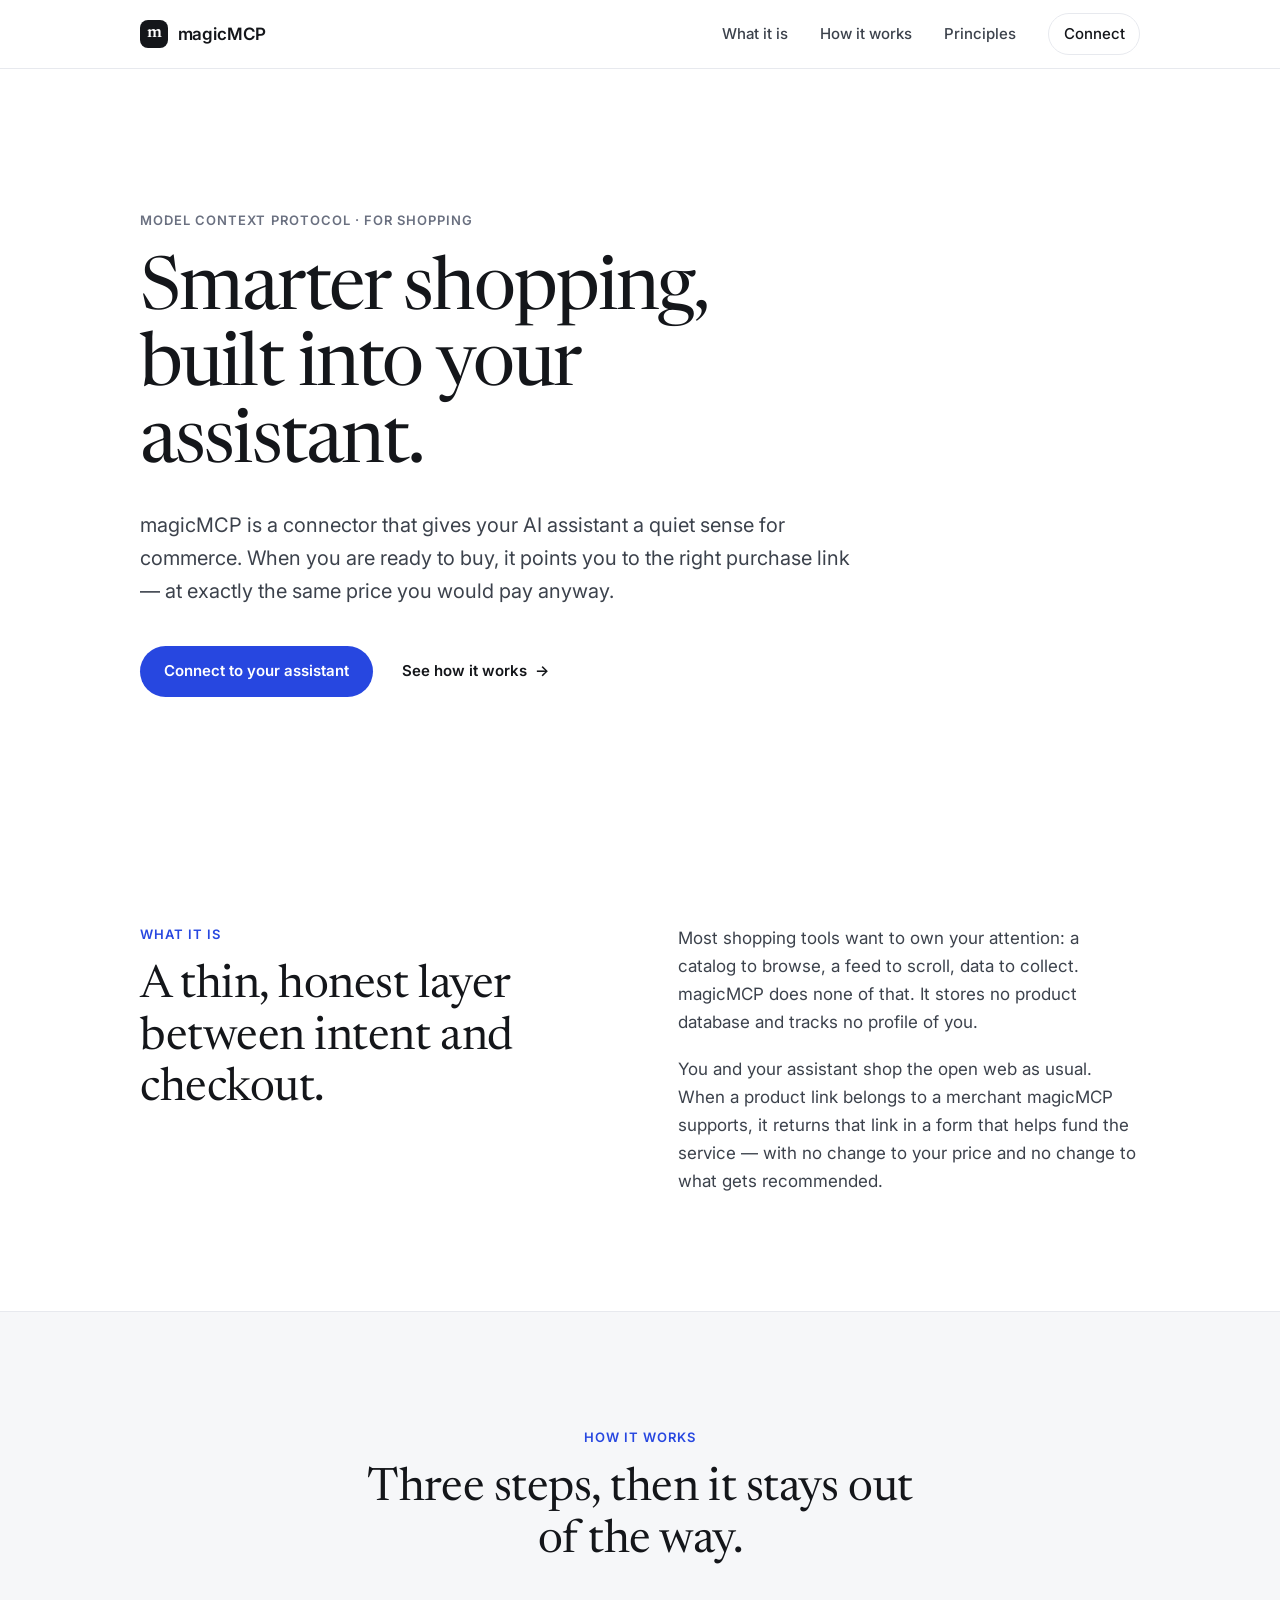
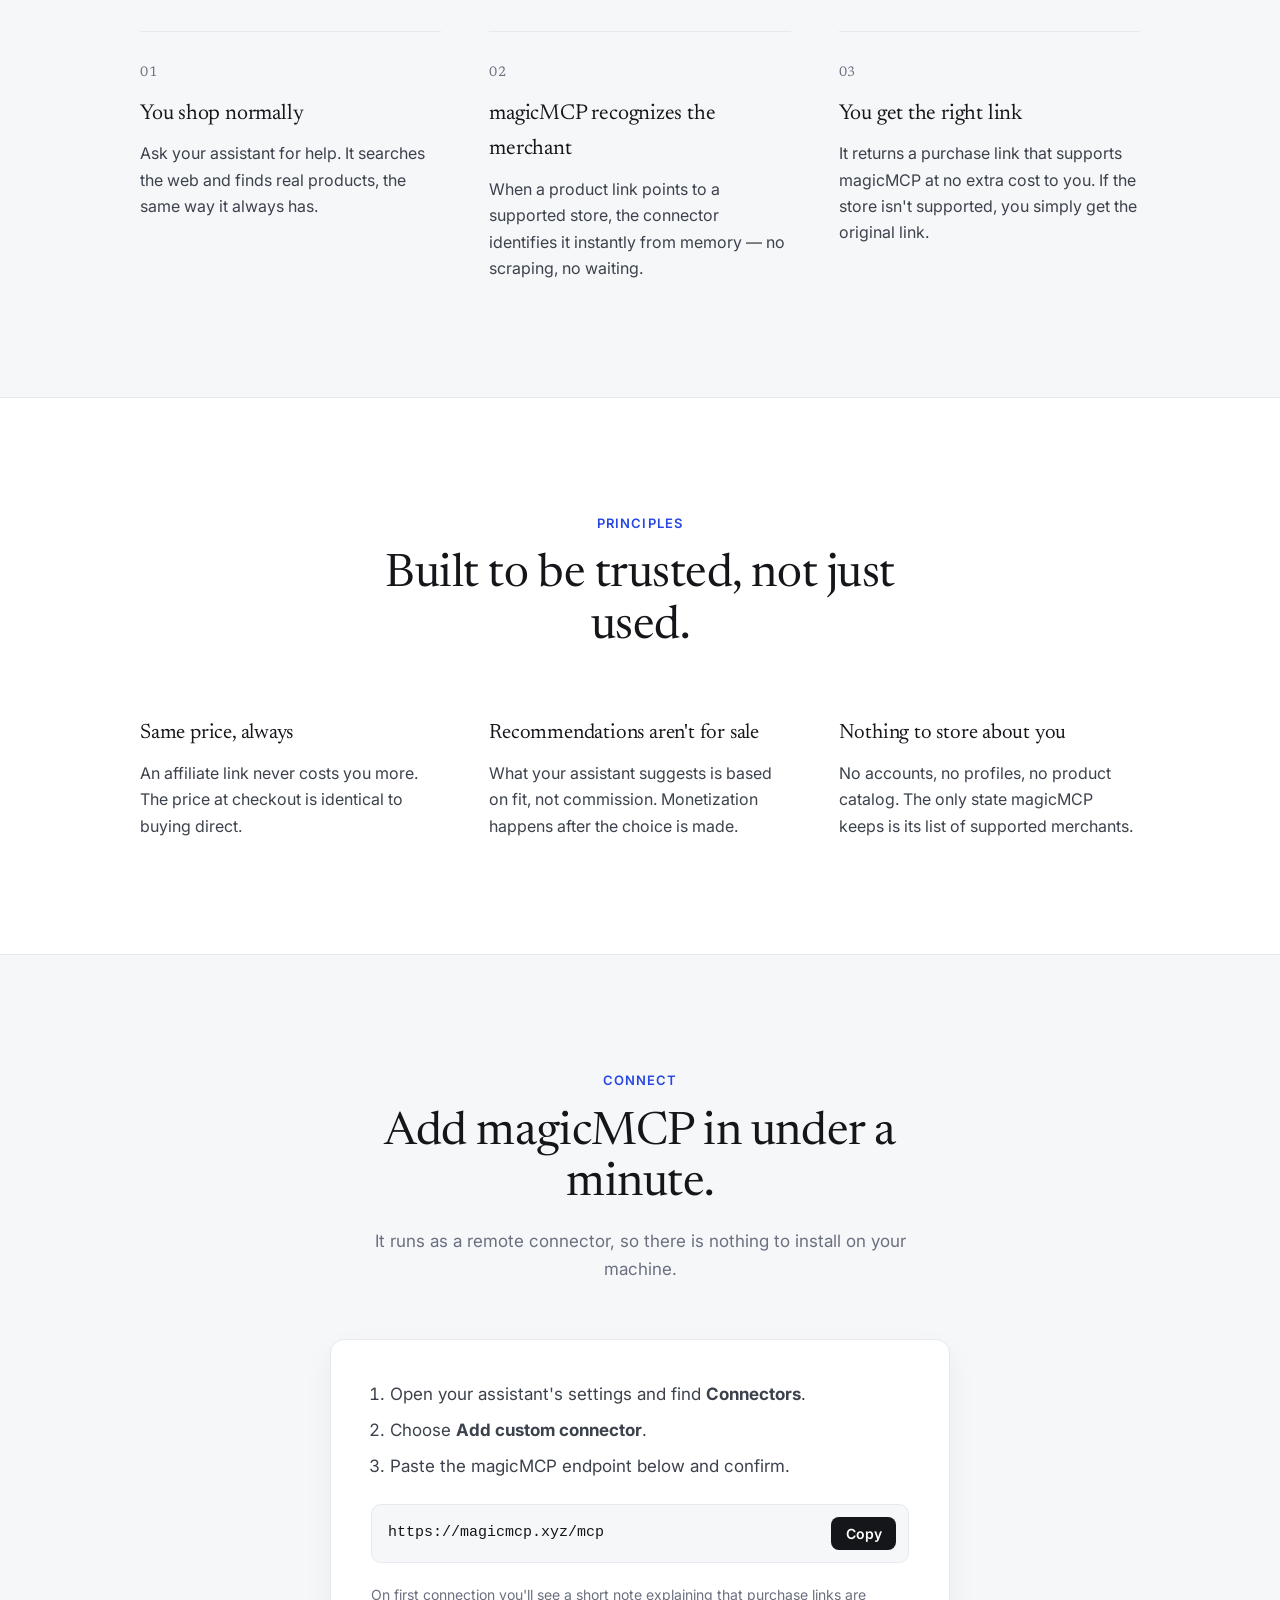
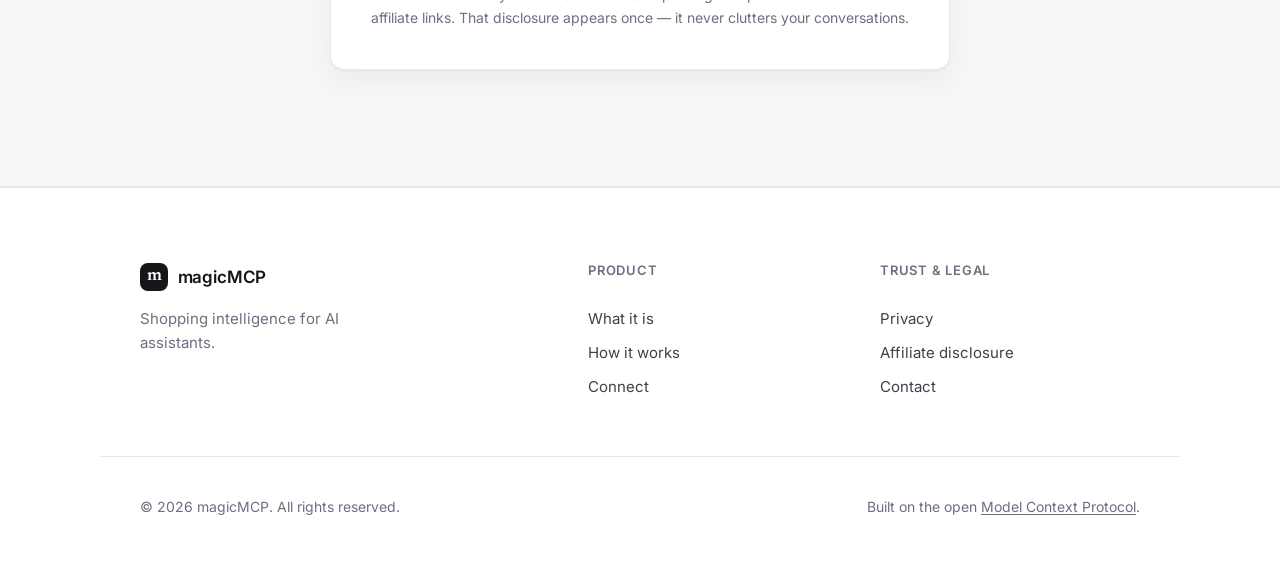
==== index.html @ d151d30c "magicMCP marketing site: landing, privacy/disclosure, icons, OG, Vercel config" ====
<!doctype html>
<html lang="en">
<head>
  <meta charset="utf-8" />
  <meta name="viewport" content="width=device-width, initial-scale=1" />
  <title>magicMCP — Shopping intelligence for your AI assistant</title>
  <meta name="description" content="magicMCP is a Model Context Protocol connector that helps your AI assistant find the right way to buy — at no extra cost to you. Privacy-first and transparently affiliate-supported." />
  <link rel="canonical" href="https://magicmcp.xyz/" />

  <!-- Icons -->
  <link rel="icon" href="/favicon.svg" type="image/svg+xml" />
  <link rel="icon" href="/favicon-32.png" sizes="32x32" type="image/png" />
  <link rel="apple-touch-icon" href="/apple-touch-icon.png" />
  <link rel="manifest" href="/site.webmanifest" />
  <meta name="theme-color" content="#ffffff" />

  <!-- Open Graph / Twitter -->
  <meta property="og:type" content="website" />
  <meta property="og:site_name" content="magicMCP" />
  <meta property="og:title" content="magicMCP — Shopping intelligence for your AI assistant" />
  <meta property="og:description" content="A Model Context Protocol connector that helps your AI assistant find the right way to buy — at no extra cost to you." />
  <meta property="og:url" content="https://magicmcp.xyz/" />
  <meta property="og:image" content="https://magicmcp.xyz/og.png" />
  <meta property="og:image:width" content="1200" />
  <meta property="og:image:height" content="630" />
  <meta name="twitter:card" content="summary_large_image" />
  <meta name="twitter:title" content="magicMCP — Shopping intelligence for your AI assistant" />
  <meta name="twitter:description" content="A Model Context Protocol connector that helps your AI assistant find the right way to buy — at no extra cost to you." />
  <meta name="twitter:image" content="https://magicmcp.xyz/og.png" />

  <!-- Fonts -->
  <link rel="preconnect" href="https://fonts.googleapis.com" />
  <link rel="preconnect" href="https://fonts.gstatic.com" crossorigin />
  <link href="https://fonts.googleapis.com/css2?family=Inter:wght@400;500;600&family=Newsreader:opsz,wght@6..72,400;6..72,500&display=swap" rel="stylesheet" />

  <link rel="stylesheet" href="/styles.css" />

  <script type="application/ld+json">
  {
    "@context": "https://schema.org",
    "@type": "SoftwareApplication",
    "name": "magicMCP",
    "applicationCategory": "BrowserApplication",
    "operatingSystem": "Any",
    "description": "A Model Context Protocol connector that helps AI assistants find the right way to buy products, at no extra cost to the user.",
    "url": "https://magicmcp.xyz/",
    "offers": { "@type": "Offer", "price": "0", "priceCurrency": "USD" }
  }
  </script>
</head>
<body>
  <a class="skip" href="#main">Skip to content</a>

  <header class="site-header" id="top">
    <div class="container nav">
      <a class="brand" href="/" aria-label="magicMCP home">
        <span class="brand-mark" aria-hidden="true">m</span>
        <span class="brand-name">magicMCP</span>
      </a>
      <nav class="nav-links" aria-label="Primary">
        <a href="#what">What it is</a>
        <a href="#how">How it works</a>
        <a href="#principles">Principles</a>
        <a class="nav-cta" href="#connect">Connect</a>
      </nav>
    </div>
  </header>

  <main id="main">
    <!-- Hero -->
    <section class="hero">
      <div class="container">
        <p class="eyebrow">Model Context Protocol · for shopping</p>
        <h1>Smarter shopping,<br />built into your assistant.</h1>
        <p class="lede">
          magicMCP is a connector that gives your AI assistant a quiet sense for commerce.
          When you are ready to buy, it points you to the right purchase link —
          at exactly the same price you would pay anyway.
        </p>
        <div class="actions">
          <a class="btn btn-primary" href="#connect">Connect to your assistant</a>
          <a class="btn btn-ghost" href="#how">See how it works <span aria-hidden="true">→</span></a>
        </div>
      </div>
    </section>

    <!-- What it is -->
    <section class="section" id="what">
      <div class="container split">
        <div class="split-head">
          <p class="kicker">What it is</p>
          <h2>A thin, honest layer between intent and checkout.</h2>
        </div>
        <div class="split-body">
          <p>
            Most shopping tools want to own your attention: a catalog to browse, a feed to scroll,
            data to collect. magicMCP does none of that. It stores no product database and tracks
            no profile of you.
          </p>
          <p>
            You and your assistant shop the open web as usual. When a product link belongs to a
            merchant magicMCP supports, it returns that link in a form that helps fund the service —
            with no change to your price and no change to what gets recommended.
          </p>
        </div>
      </div>
    </section>

    <!-- How it works -->
    <section class="section section-alt" id="how">
      <div class="container">
        <p class="kicker center">How it works</p>
        <h2 class="center">Three steps, then it stays out of the way.</h2>
        <ol class="steps">
          <li>
            <span class="step-no">01</span>
            <h3>You shop normally</h3>
            <p>Ask your assistant for help. It searches the web and finds real products, the same way it always has.</p>
          </li>
          <li>
            <span class="step-no">02</span>
            <h3>magicMCP recognizes the merchant</h3>
            <p>When a product link points to a supported store, the connector identifies it instantly from memory — no scraping, no waiting.</p>
          </li>
          <li>
            <span class="step-no">03</span>
            <h3>You get the right link</h3>
            <p>It returns a purchase link that supports magicMCP at no extra cost to you. If the store isn't supported, you simply get the original link.</p>
          </li>
        </ol>
      </div>
    </section>

    <!-- Principles -->
    <section class="section" id="principles">
      <div class="container">
        <p class="kicker center">Principles</p>
        <h2 class="center">Built to be trusted, not just used.</h2>
        <div class="principles">
          <div class="principle">
            <h3>Same price, always</h3>
            <p>An affiliate link never costs you more. The price at checkout is identical to buying direct.</p>
          </div>
          <div class="principle">
            <h3>Recommendations aren't for sale</h3>
            <p>What your assistant suggests is based on fit, not commission. Monetization happens after the choice is made.</p>
          </div>
          <div class="principle">
            <h3>Nothing to store about you</h3>
            <p>No accounts, no profiles, no product catalog. The only state magicMCP keeps is its list of supported merchants.</p>
          </div>
        </div>
      </div>
    </section>

    <!-- Connect -->
    <section class="section section-alt" id="connect">
      <div class="container">
        <p class="kicker center">Connect</p>
        <h2 class="center">Add magicMCP in under a minute.</h2>
        <p class="center sub">It runs as a remote connector, so there is nothing to install on your machine.</p>

        <div class="connect-card">
          <ol class="connect-steps">
            <li>Open your assistant's settings and find <strong>Connectors</strong>.</li>
            <li>Choose <strong>Add custom connector</strong>.</li>
            <li>Paste the magicMCP endpoint below and confirm.</li>
          </ol>
          <div class="endpoint" role="group" aria-label="magicMCP endpoint">
            <code id="endpoint">https://magicmcp.xyz/mcp</code>
            <button class="copy" type="button" data-copy="https://magicmcp.xyz/mcp" aria-label="Copy endpoint">Copy</button>
          </div>
          <p class="fineprint">
            On first connection you'll see a short note explaining that purchase links are affiliate
            links. That disclosure appears once — it never clutters your conversations.
          </p>
        </div>
      </div>
    </section>
  </main>

  <footer class="site-footer">
    <div class="container footer-grid">
      <div class="footer-brand">
        <a class="brand" href="/" aria-label="magicMCP home">
          <span class="brand-mark" aria-hidden="true">m</span>
          <span class="brand-name">magicMCP</span>
        </a>
        <p class="footer-tag">Shopping intelligence for AI assistants.</p>
      </div>
      <nav class="footer-col" aria-label="Product">
        <p class="footer-h">Product</p>
        <a href="#what">What it is</a>
        <a href="#how">How it works</a>
        <a href="#connect">Connect</a>
      </nav>
      <nav class="footer-col" aria-label="Legal">
        <p class="footer-h">Trust &amp; legal</p>
        <a href="/privacy">Privacy</a>
        <a href="/privacy#disclosure">Affiliate disclosure</a>
        <a href="mailto:hello@magicmcp.xyz">Contact</a>
      </nav>
    </div>
    <div class="container footer-base">
      <p>© <span id="year">2026</span> magicMCP. All rights reserved.</p>
      <p>Built on the open <a href="https://modelcontextprotocol.io" rel="noopener">Model Context Protocol</a>.</p>
    </div>
  </footer>

  <script src="/main.js" defer></script>
</body>
</html>
---- styles.css ----
/* magicMCP — site styles
   Editorial-corporate: serif display, clean sans body, generous whitespace. */

:root {
  --bg: #ffffff;
  --bg-alt: #f6f7f9;
  --ink: #14161a;
  --ink-soft: #3c424c;
  --muted: #6a7080;
  --line: #e7e9ee;
  --accent: #2747e0;
  --accent-dark: #1b34b0;
  --maxw: 1080px;
  --pad: clamp(1.25rem, 4vw, 2.5rem);
  --radius: 14px;
}

* { box-sizing: border-box; }

html { -webkit-text-size-adjust: 100%; scroll-behavior: smooth; }

body {
  margin: 0;
  background: var(--bg);
  color: var(--ink);
  font-family: "Inter", -apple-system, BlinkMacSystemFont, "Segoe UI", Helvetica, Arial, sans-serif;
  font-size: 17px;
  line-height: 1.65;
  -webkit-font-smoothing: antialiased;
  text-rendering: optimizeLegibility;
}

@media (prefers-reduced-motion: reduce) {
  html { scroll-behavior: auto; }
}

h1, h2, h3 {
  font-family: "Newsreader", Georgia, "Times New Roman", serif;
  font-weight: 400;
  letter-spacing: -0.01em;
  color: var(--ink);
  margin: 0;
}

a { color: var(--accent); text-decoration: none; }
a:hover { color: var(--accent-dark); }

.container {
  width: 100%;
  max-width: var(--maxw);
  margin: 0 auto;
  padding-inline: var(--pad);
}

.skip {
  position: absolute;
  left: -9999px;
  top: 0;
}
.skip:focus {
  left: 1rem; top: 1rem;
  background: var(--ink); color: #fff;
  padding: .6rem 1rem; border-radius: 8px; z-index: 100;
}

/* ---------- Header ---------- */
.site-header {
  position: sticky;
  top: 0;
  z-index: 50;
  background: rgba(255, 255, 255, 0.82);
  backdrop-filter: saturate(180%) blur(12px);
  -webkit-backdrop-filter: saturate(180%) blur(12px);
  border-bottom: 1px solid var(--line);
}
.nav {
  display: flex;
  align-items: center;
  justify-content: space-between;
  height: 68px;
}
.brand {
  display: inline-flex;
  align-items: center;
  gap: .6rem;
  color: var(--ink);
  font-weight: 600;
}
.brand:hover { color: var(--ink); }
.brand-mark {
  display: grid;
  place-items: center;
  width: 28px; height: 28px;
  background: var(--ink);
  color: #fff;
  border-radius: 8px;
  font-family: "Newsreader", serif;
  font-size: 18px;
  line-height: 1;
  padding-bottom: 2px;
}
.brand-name { font-size: 17px; letter-spacing: -0.01em; }

.nav-links { display: flex; align-items: center; gap: clamp(1rem, 2.5vw, 2rem); }
.nav-links a {
  color: var(--ink-soft);
  font-size: 15px;
  font-weight: 500;
}
.nav-links a:hover { color: var(--ink); }
.nav-cta {
  color: var(--ink) !important;
  border: 1px solid var(--line);
  padding: .45rem .9rem;
  border-radius: 999px;
}
.nav-cta:hover { border-color: var(--ink); }
@media (max-width: 640px) {
  .nav-links a:not(.nav-cta) { display: none; }
}

/* ---------- Hero ---------- */
.hero {
  padding-top: clamp(4.5rem, 11vw, 9rem);
  padding-bottom: clamp(3.5rem, 9vw, 7rem);
}
.eyebrow {
  margin: 0 0 1.4rem;
  font-size: 13px;
  font-weight: 600;
  letter-spacing: .08em;
  text-transform: uppercase;
  color: var(--muted);
}
.hero h1 {
  font-size: clamp(2.6rem, 6.4vw, 4.6rem);
  line-height: 1.04;
  letter-spacing: -0.025em;
  max-width: 16ch;
}
.lede {
  margin: 1.6rem 0 0;
  max-width: 56ch;
  font-size: clamp(1.05rem, 1.6vw, 1.25rem);
  color: var(--ink-soft);
}
.actions {
  margin-top: 2.4rem;
  display: flex;
  flex-wrap: wrap;
  align-items: center;
  gap: 1rem 1.4rem;
}

.btn {
  display: inline-flex;
  align-items: center;
  gap: .5rem;
  font-size: 15px;
  font-weight: 600;
  border-radius: 999px;
  padding: .8rem 1.5rem;
  transition: background .18s ease, color .18s ease, border-color .18s ease, transform .18s ease;
}
.btn-primary {
  background: var(--accent);
  color: #fff;
}
.btn-primary:hover { background: var(--accent-dark); color: #fff; transform: translateY(-1px); }
.btn-ghost { color: var(--ink); padding-inline: .4rem; }
.btn-ghost:hover { color: var(--accent); }

/* ---------- Sections ---------- */
.section {
  padding-block: clamp(4rem, 9vw, 7.5rem);
}
.section-alt {
  background: var(--bg-alt);
  border-block: 1px solid var(--line);
}
.kicker {
  margin: 0 0 1rem;
  font-size: 13px;
  font-weight: 600;
  letter-spacing: .08em;
  text-transform: uppercase;
  color: var(--accent);
}
.kicker.center, .center { text-align: center; }
.section h2 {
  font-size: clamp(1.9rem, 3.6vw, 2.9rem);
  line-height: 1.12;
  max-width: 22ch;
}
.center.kicker + h2, h2.center { margin-inline: auto; }
.sub {
  margin: 1rem auto 0;
  max-width: 52ch;
  color: var(--muted);
}

/* Split (What it is) */
.split {
  display: grid;
  grid-template-columns: 1fr 1fr;
  gap: clamp(2rem, 6vw, 5rem);
  align-items: start;
}
.split-head h2 { margin-top: .4rem; }
.split-body p { margin: 0 0 1.2rem; color: var(--ink-soft); }
.split-body p:last-child { margin-bottom: 0; }
@media (max-width: 800px) {
  .split { grid-template-columns: 1fr; gap: 1.5rem; }
}

/* Steps */
.steps {
  list-style: none;
  margin: clamp(2.5rem, 5vw, 4rem) 0 0;
  padding: 0;
  display: grid;
  grid-template-columns: repeat(3, 1fr);
  gap: clamp(1.5rem, 4vw, 3rem);
}
.steps li {
  padding-top: 1.5rem;
  border-top: 1px solid var(--line);
}
.step-no {
  font-family: "Newsreader", serif;
  font-size: 14px;
  color: var(--muted);
  letter-spacing: .04em;
}
.steps h3 {
  margin: .7rem 0 .5rem;
  font-size: 1.35rem;
}
.steps p { margin: 0; color: var(--ink-soft); font-size: 16px; }
@media (max-width: 760px) {
  .steps { grid-template-columns: 1fr; }
}

/* Principles */
.principles {
  margin-top: clamp(2.5rem, 5vw, 4rem);
  display: grid;
  grid-template-columns: repeat(3, 1fr);
  gap: clamp(1.5rem, 4vw, 3rem);
}
.principle h3 { font-size: 1.3rem; margin: 0 0 .5rem; }
.principle p { margin: 0; color: var(--ink-soft); font-size: 16px; }
@media (max-width: 760px) {
  .principles { grid-template-columns: 1fr; }
}

/* Connect */
.connect-card {
  margin: clamp(2.5rem, 5vw, 3.5rem) auto 0;
  max-width: 620px;
  background: var(--bg);
  border: 1px solid var(--line);
  border-radius: var(--radius);
  padding: clamp(1.5rem, 4vw, 2.5rem);
  box-shadow: 0 1px 2px rgba(20, 22, 26, .04), 0 12px 30px rgba(20, 22, 26, .05);
}
.connect-steps {
  margin: 0 0 1.5rem;
  padding-left: 1.2rem;
  color: var(--ink-soft);
}
.connect-steps li { margin-bottom: .5rem; }
.endpoint {
  display: flex;
  align-items: center;
  justify-content: space-between;
  gap: 1rem;
  background: var(--bg-alt);
  border: 1px solid var(--line);
  border-radius: 10px;
  padding: .75rem .75rem .75rem 1rem;
}
.endpoint code {
  font-family: ui-monospace, SFMono-Regular, "SF Mono", Menlo, Consolas, monospace;
  font-size: 15px;
  color: var(--ink);
  overflow-x: auto;
  white-space: nowrap;
}
.copy {
  flex: none;
  font-family: inherit;
  font-size: 14px;
  font-weight: 600;
  color: #fff;
  background: var(--ink);
  border: 0;
  border-radius: 8px;
  padding: .5rem .9rem;
  cursor: pointer;
  transition: background .18s ease;
}
.copy:hover { background: #000; }
.copy.copied { background: #1f8a4c; }
.fineprint {
  margin: 1.25rem 0 0;
  font-size: 14px;
  color: var(--muted);
}

/* ---------- Footer ---------- */
.site-footer {
  border-top: 1px solid var(--line);
  padding-top: clamp(3rem, 6vw, 4.5rem);
  padding-bottom: 2.5rem;
}
.footer-grid {
  display: grid;
  grid-template-columns: 1.6fr 1fr 1fr;
  gap: 2rem;
}
.footer-tag { margin: 1rem 0 0; color: var(--muted); font-size: 15px; max-width: 30ch; }
.footer-h {
  margin: 0 0 1rem;
  font-size: 13px;
  font-weight: 600;
  letter-spacing: .06em;
  text-transform: uppercase;
  color: var(--muted);
}
.footer-col { display: flex; flex-direction: column; gap: .6rem; }
.footer-col a { color: var(--ink-soft); font-size: 15px; }
.footer-col a:hover { color: var(--ink); }
.footer-base {
  margin-top: clamp(2.5rem, 5vw, 3.5rem);
  padding-top: 1.5rem;
  border-top: 1px solid var(--line);
  display: flex;
  justify-content: space-between;
  flex-wrap: wrap;
  gap: .5rem;
  color: var(--muted);
  font-size: 14px;
}
.footer-base a { color: var(--muted); text-decoration: underline; text-underline-offset: 2px; }
.footer-base a:hover { color: var(--ink); }
@media (max-width: 700px) {
  .footer-grid { grid-template-columns: 1fr 1fr; }
  .footer-brand { grid-column: 1 / -1; }
}

/* ---------- Legal pages ---------- */
.doc { padding-block: clamp(3.5rem, 8vw, 6rem); }
.doc .container { max-width: 760px; }
.doc h1 { font-size: clamp(2.2rem, 5vw, 3rem); margin-bottom: .5rem; }
.doc .updated { color: var(--muted); font-size: 14px; margin: 0 0 2.5rem; }
.doc h2 { font-size: 1.5rem; margin: 2.5rem 0 .75rem; }
.doc p, .doc li { color: var(--ink-soft); }
.doc ul { padding-left: 1.2rem; }
.doc a { text-decoration: underline; text-underline-offset: 2px; }
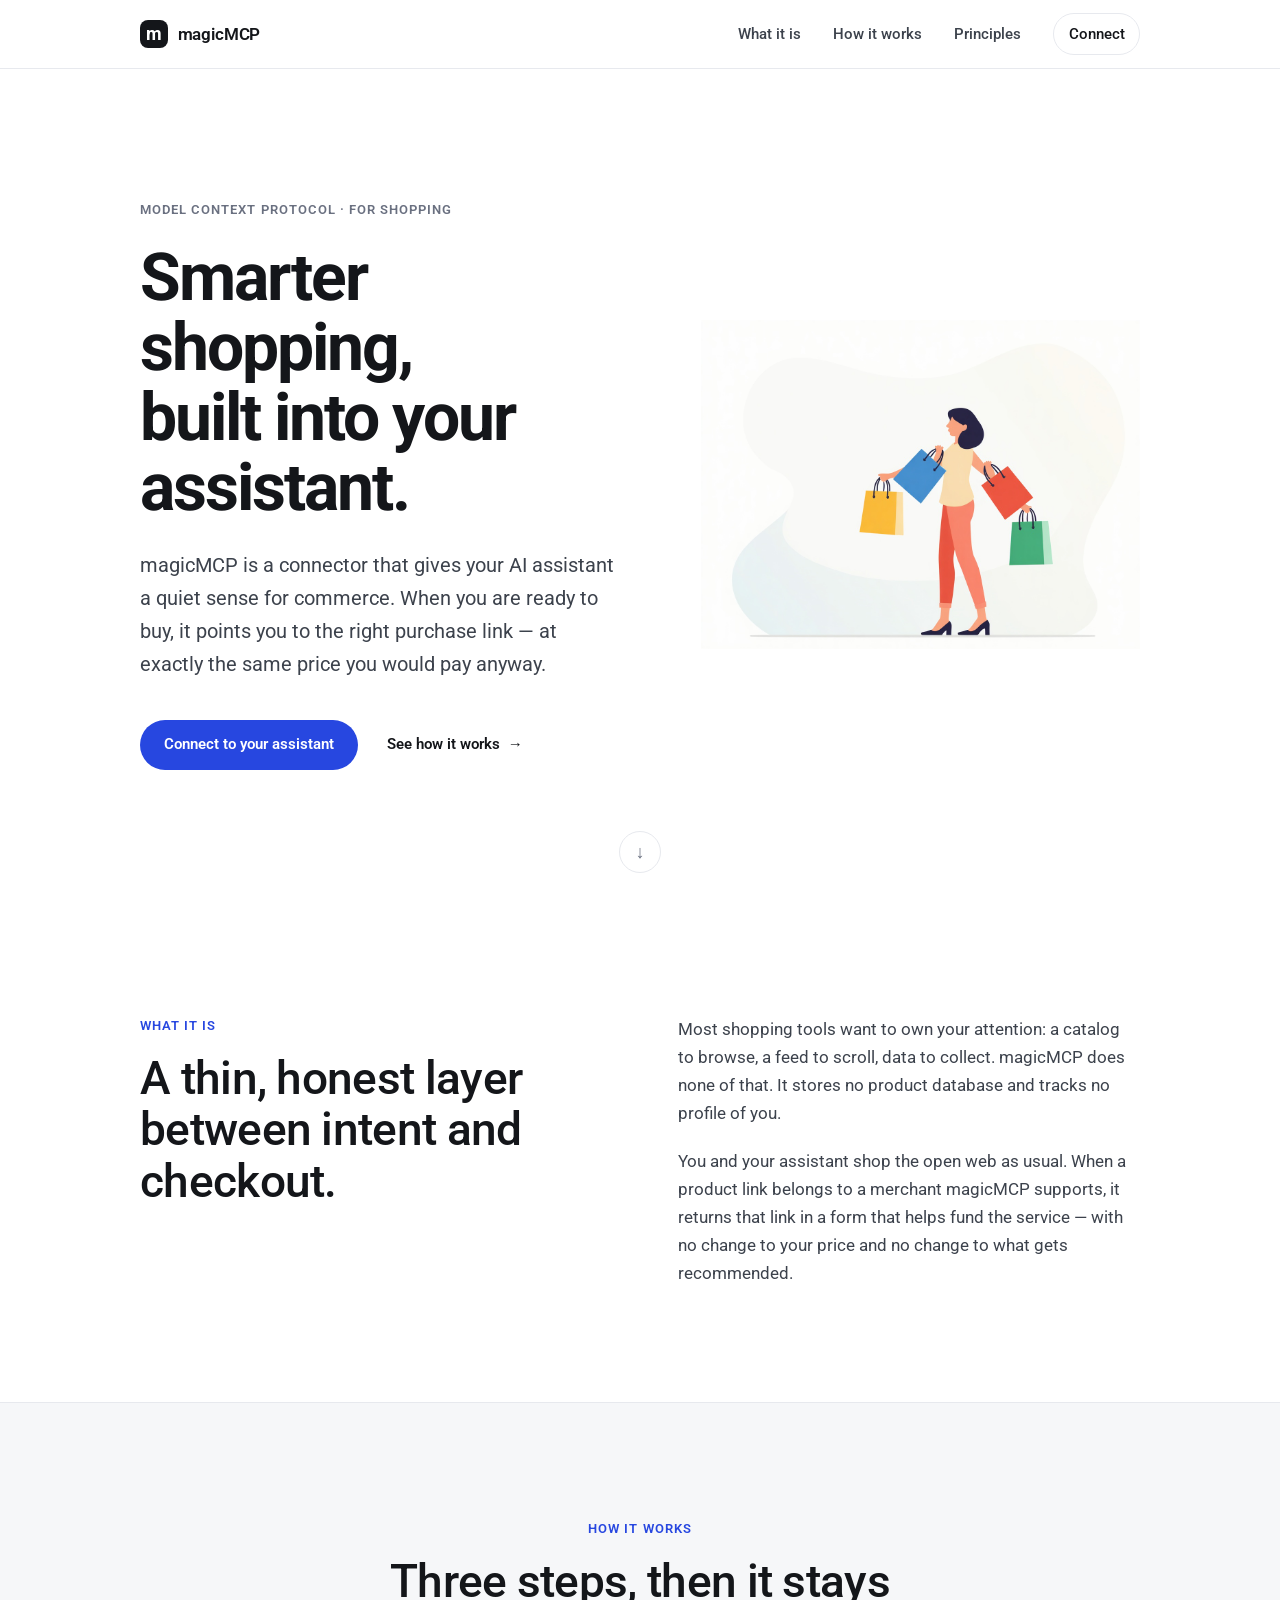
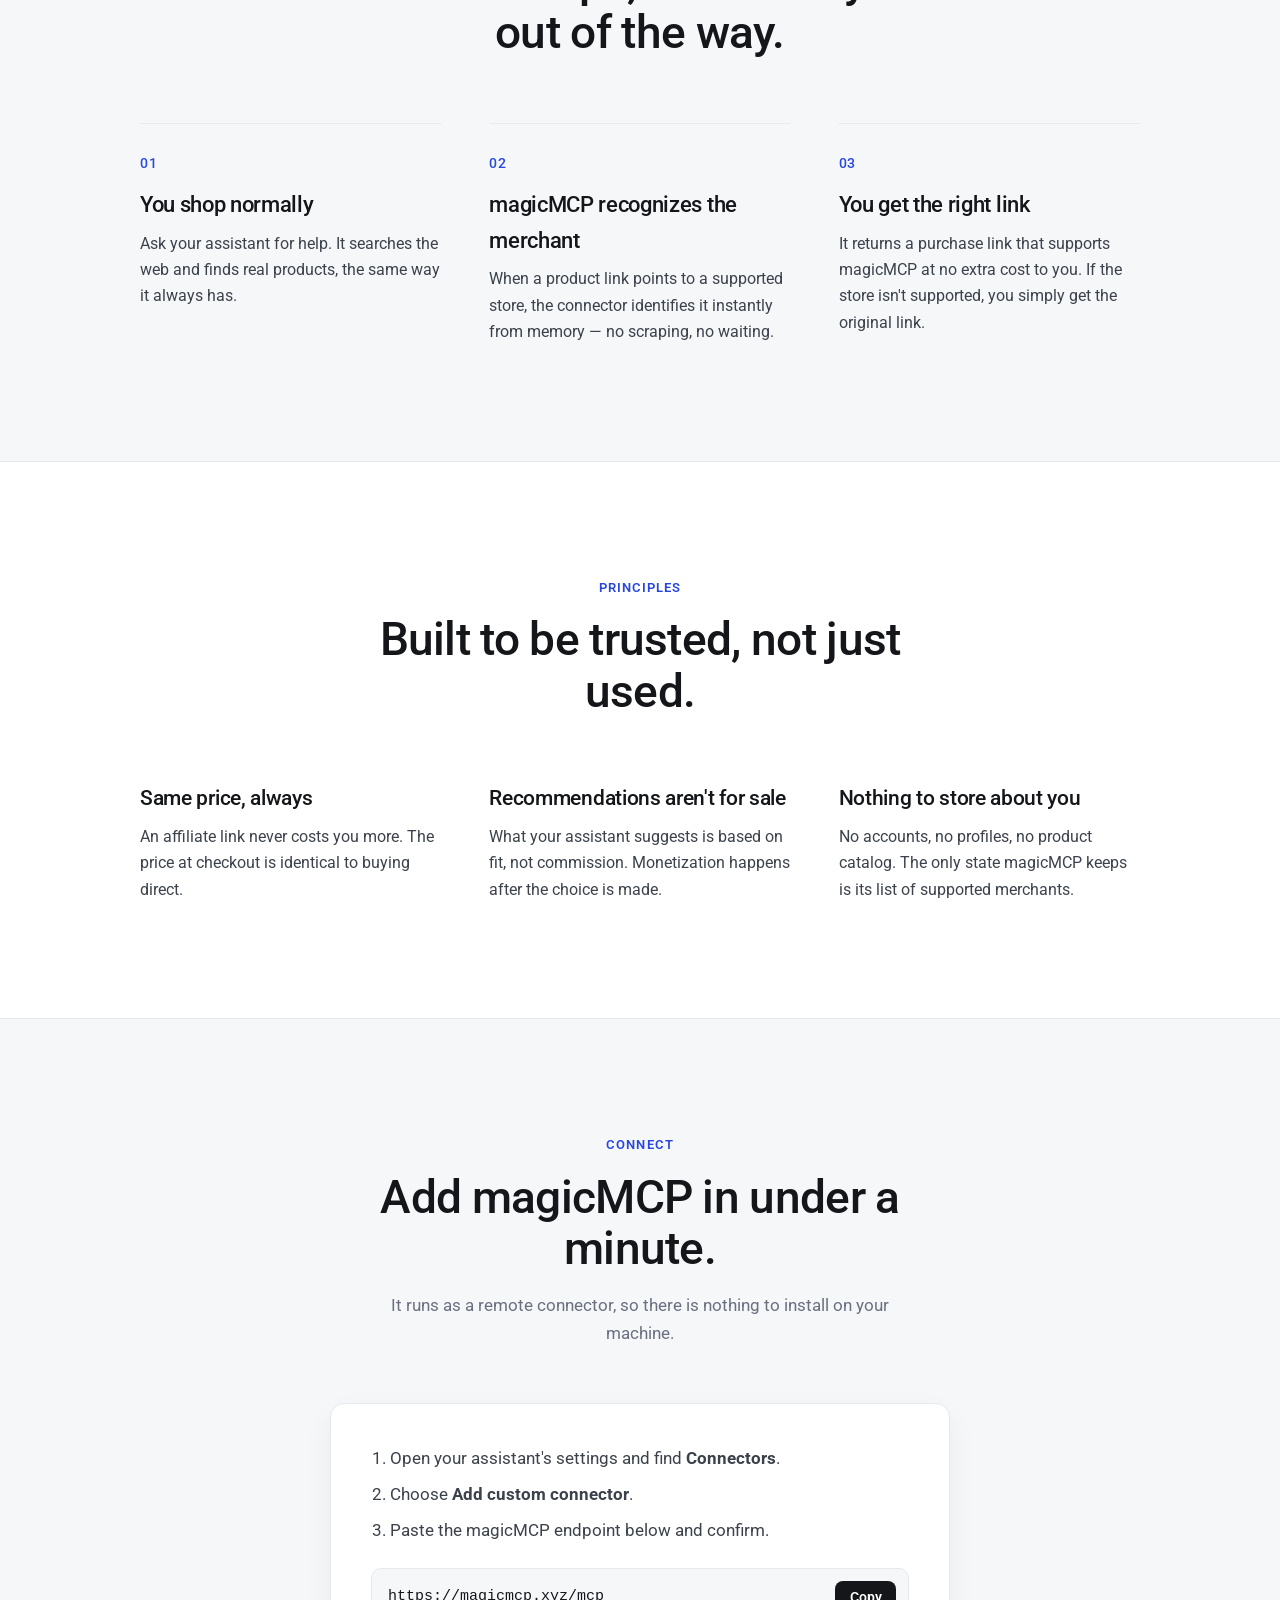
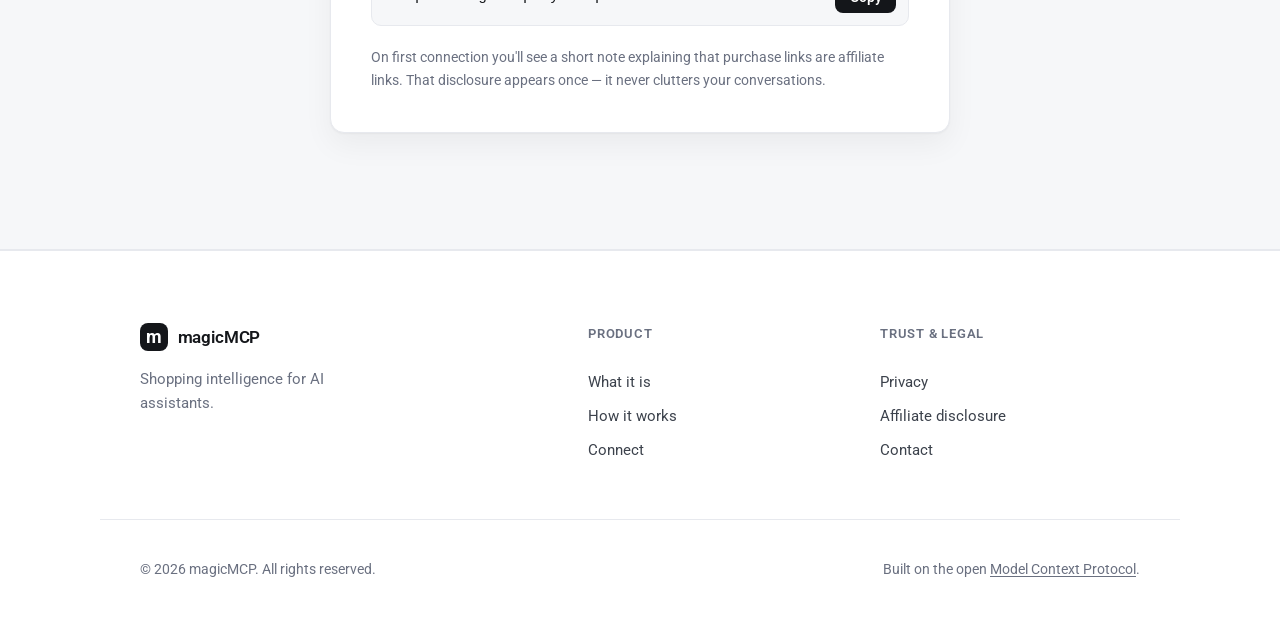
==== commit 174944eb: "Roboto (Google) font, fullscreen split hero with fal.ai illustration, matching sans icons/OG" ====
--- a/index.html
+++ b/index.html
@@ -31,7 +31,7 @@
   <!-- Fonts -->
   <link rel="preconnect" href="https://fonts.googleapis.com" />
   <link rel="preconnect" href="https://fonts.gstatic.com" crossorigin />
-  <link href="https://fonts.googleapis.com/css2?family=Inter:wght@400;500;600&family=Newsreader:opsz,wght@6..72,400;6..72,500&display=swap" rel="stylesheet" />
+  <link href="https://fonts.googleapis.com/css2?family=Roboto:wght@300;400;500;700&display=swap" rel="stylesheet" />
 
   <link rel="stylesheet" href="/styles.css" />
 
@@ -69,19 +69,26 @@
   <main id="main">
     <!-- Hero -->
     <section class="hero">
-      <div class="container">
-        <p class="eyebrow">Model Context Protocol · for shopping</p>
-        <h1>Smarter shopping,<br />built into your assistant.</h1>
-        <p class="lede">
-          magicMCP is a connector that gives your AI assistant a quiet sense for commerce.
-          When you are ready to buy, it points you to the right purchase link —
-          at exactly the same price you would pay anyway.
-        </p>
-        <div class="actions">
-          <a class="btn btn-primary" href="#connect">Connect to your assistant</a>
-          <a class="btn btn-ghost" href="#how">See how it works <span aria-hidden="true">→</span></a>
-        </div>
-      </div>
+      <div class="container hero-grid">
+        <div class="hero-copy">
+          <p class="eyebrow">Model Context Protocol · for shopping</p>
+          <h1>Smarter shopping,<br />built into your assistant.</h1>
+          <p class="lede">
+            magicMCP is a connector that gives your AI assistant a quiet sense for commerce.
+            When you are ready to buy, it points you to the right purchase link —
+            at exactly the same price you would pay anyway.
+          </p>
+          <div class="actions">
+            <a class="btn btn-primary" href="#connect">Connect to your assistant</a>
+            <a class="btn btn-ghost" href="#how">See how it works <span aria-hidden="true">→</span></a>
+          </div>
+        </div>
+        <div class="hero-art">
+          <img src="/hero.jpg" width="1280" height="960" decoding="async" fetchpriority="high"
+               alt="A shopper carrying colorful bags, helped by an AI assistant" />
+        </div>
+      </div>
+      <a class="hero-scroll" href="#what" aria-label="Scroll to learn more"><span aria-hidden="true">↓</span></a>
     </section>
 
     <!-- What it is -->
--- a/styles.css
+++ b/styles.css
@@ -23,7 +23,7 @@
   margin: 0;
   background: var(--bg);
   color: var(--ink);
-  font-family: "Inter", -apple-system, BlinkMacSystemFont, "Segoe UI", Helvetica, Arial, sans-serif;
+  font-family: "Roboto", -apple-system, BlinkMacSystemFont, "Segoe UI", Helvetica, Arial, sans-serif;
   font-size: 17px;
   line-height: 1.65;
   -webkit-font-smoothing: antialiased;
@@ -35,9 +35,9 @@
 }
 
 h1, h2, h3 {
-  font-family: "Newsreader", Georgia, "Times New Roman", serif;
-  font-weight: 400;
-  letter-spacing: -0.01em;
+  font-family: "Roboto", -apple-system, BlinkMacSystemFont, "Segoe UI", Helvetica, Arial, sans-serif;
+  font-weight: 500;
+  letter-spacing: -0.015em;
   color: var(--ink);
   margin: 0;
 }
@@ -94,10 +94,10 @@
   background: var(--ink);
   color: #fff;
   border-radius: 8px;
-  font-family: "Newsreader", serif;
+  font-family: "Roboto", sans-serif;
+  font-weight: 700;
   font-size: 18px;
   line-height: 1;
-  padding-bottom: 2px;
 }
 .brand-name { font-size: 17px; letter-spacing: -0.01em; }
 
@@ -119,10 +119,55 @@
   .nav-links a:not(.nav-cta) { display: none; }
 }
 
-/* ---------- Hero ---------- */
+/* ---------- Hero (fullscreen) ---------- */
 .hero {
-  padding-top: clamp(4.5rem, 11vw, 9rem);
-  padding-bottom: clamp(3.5rem, 9vw, 7rem);
+  position: relative;
+  display: flex;
+  align-items: center;
+  min-height: calc(100svh - 69px);
+  padding-block: clamp(2rem, 5vw, 4rem);
+}
+.hero-grid {
+  display: grid;
+  grid-template-columns: 1.05fr 0.95fr;
+  align-items: center;
+  gap: clamp(2rem, 6vw, 5rem);
+  width: 100%;
+}
+.hero-copy { max-width: 36rem; }
+.hero-art { justify-self: center; }
+.hero-art img {
+  display: block;
+  width: 100%;
+  height: auto;
+  max-width: 620px;
+}
+.hero-scroll {
+  position: absolute;
+  left: 50%;
+  bottom: clamp(1rem, 3vh, 2rem);
+  transform: translateX(-50%);
+  width: 42px; height: 42px;
+  display: grid; place-items: center;
+  border: 1px solid var(--line);
+  border-radius: 999px;
+  color: var(--muted);
+  background: var(--bg);
+  font-size: 18px;
+  animation: bob 2.2s ease-in-out infinite;
+}
+.hero-scroll:hover { color: var(--ink); border-color: var(--ink); }
+@keyframes bob { 0%, 100% { transform: translate(-50%, 0); } 50% { transform: translate(-50%, 5px); } }
+@media (prefers-reduced-motion: reduce) { .hero-scroll { animation: none; } }
+@media (max-width: 860px) {
+  .hero { min-height: auto; padding-top: clamp(2.5rem, 8vw, 4rem); padding-bottom: clamp(3rem, 9vw, 5rem); }
+  .hero-grid { grid-template-columns: 1fr; text-align: center; gap: 2.25rem; }
+  .hero-copy { max-width: none; margin-inline: auto; }
+  .hero h1, .lede { margin-inline: auto; }
+  .actions { justify-content: center; }
+  .hero-art { order: -1; }
+  .hero-art img { max-width: 360px; }
+  .hero-scroll { display: none; }
 }
 .eyebrow {
   margin: 0 0 1.4rem;
@@ -133,9 +178,10 @@
   color: var(--muted);
 }
 .hero h1 {
-  font-size: clamp(2.6rem, 6.4vw, 4.6rem);
-  line-height: 1.04;
-  letter-spacing: -0.025em;
+  font-size: clamp(2.4rem, 5.4vw, 4.1rem);
+  font-weight: 700;
+  line-height: 1.07;
+  letter-spacing: -0.03em;
   max-width: 16ch;
 }
 .lede {
@@ -227,9 +273,10 @@
   border-top: 1px solid var(--line);
 }
 .step-no {
-  font-family: "Newsreader", serif;
+  font-family: "Roboto", sans-serif;
+  font-weight: 500;
   font-size: 14px;
-  color: var(--muted);
+  color: var(--accent);
   letter-spacing: .04em;
 }
 .steps h3 {
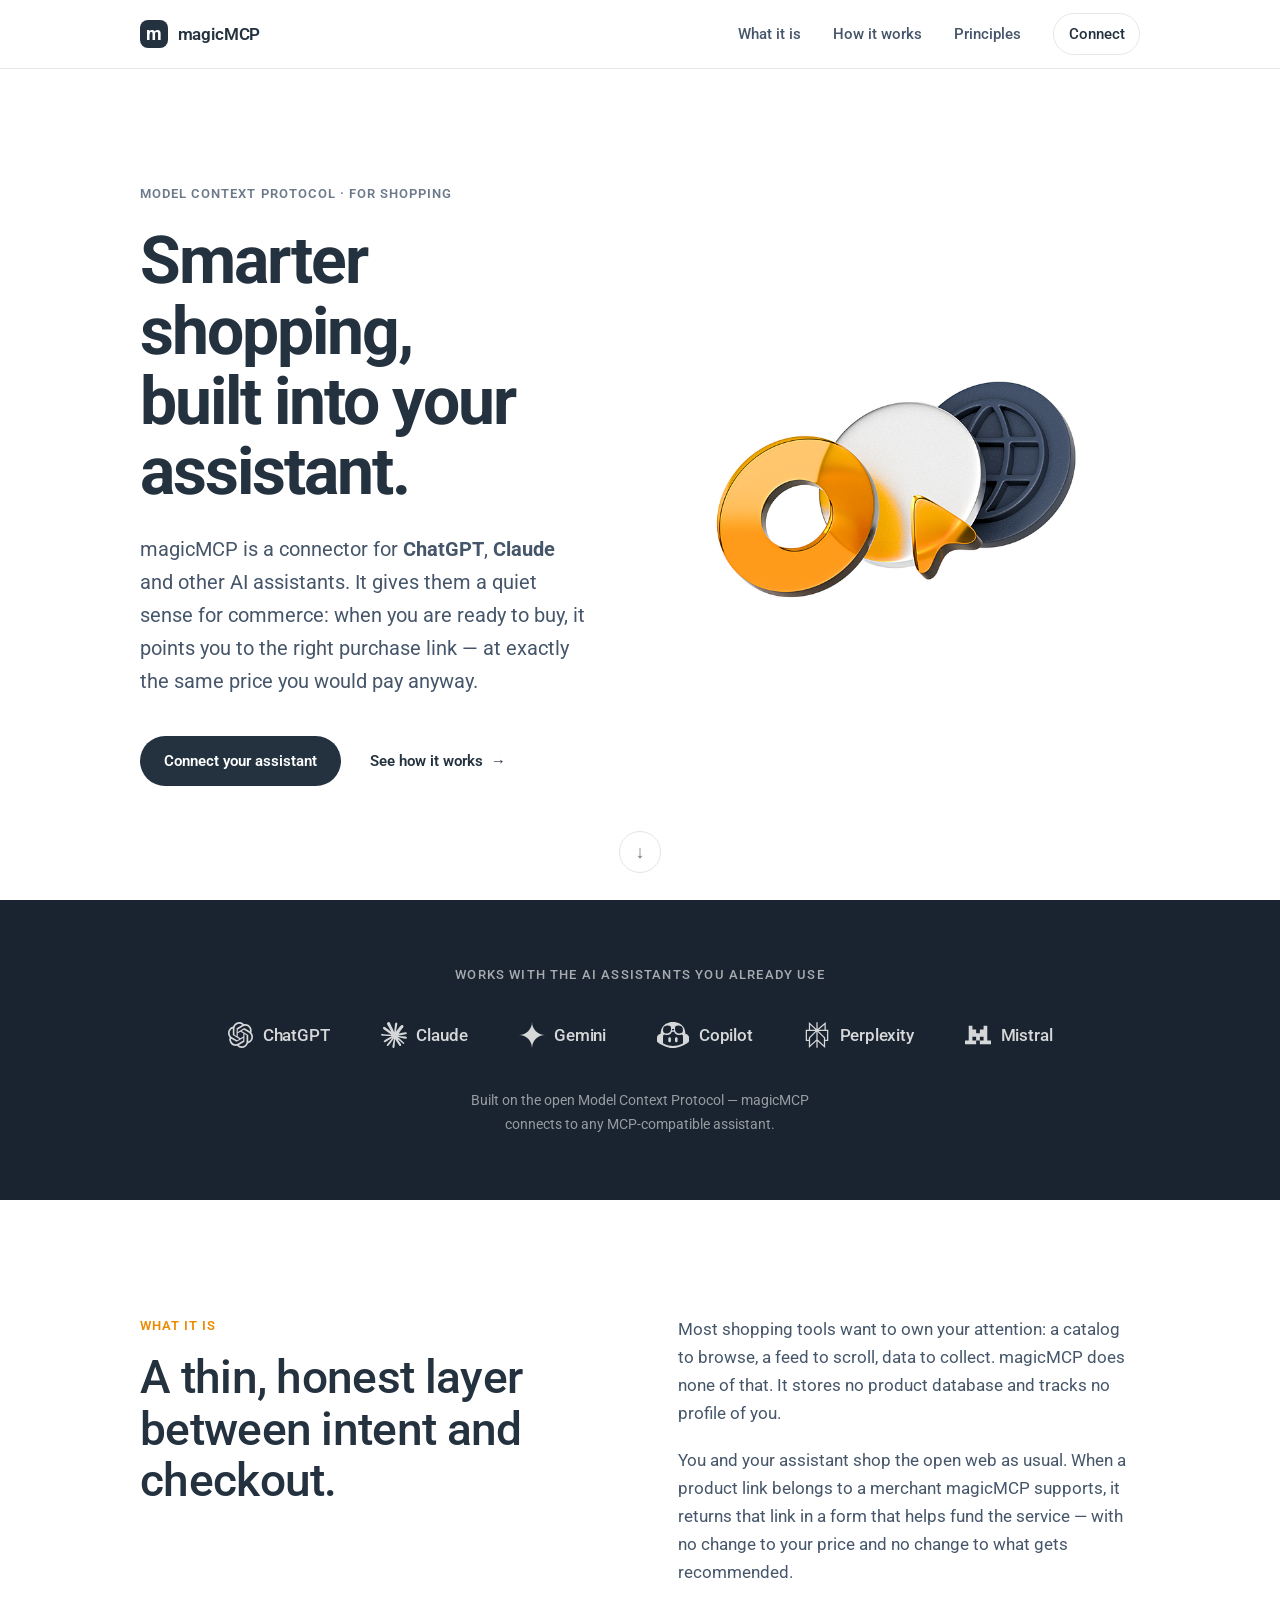
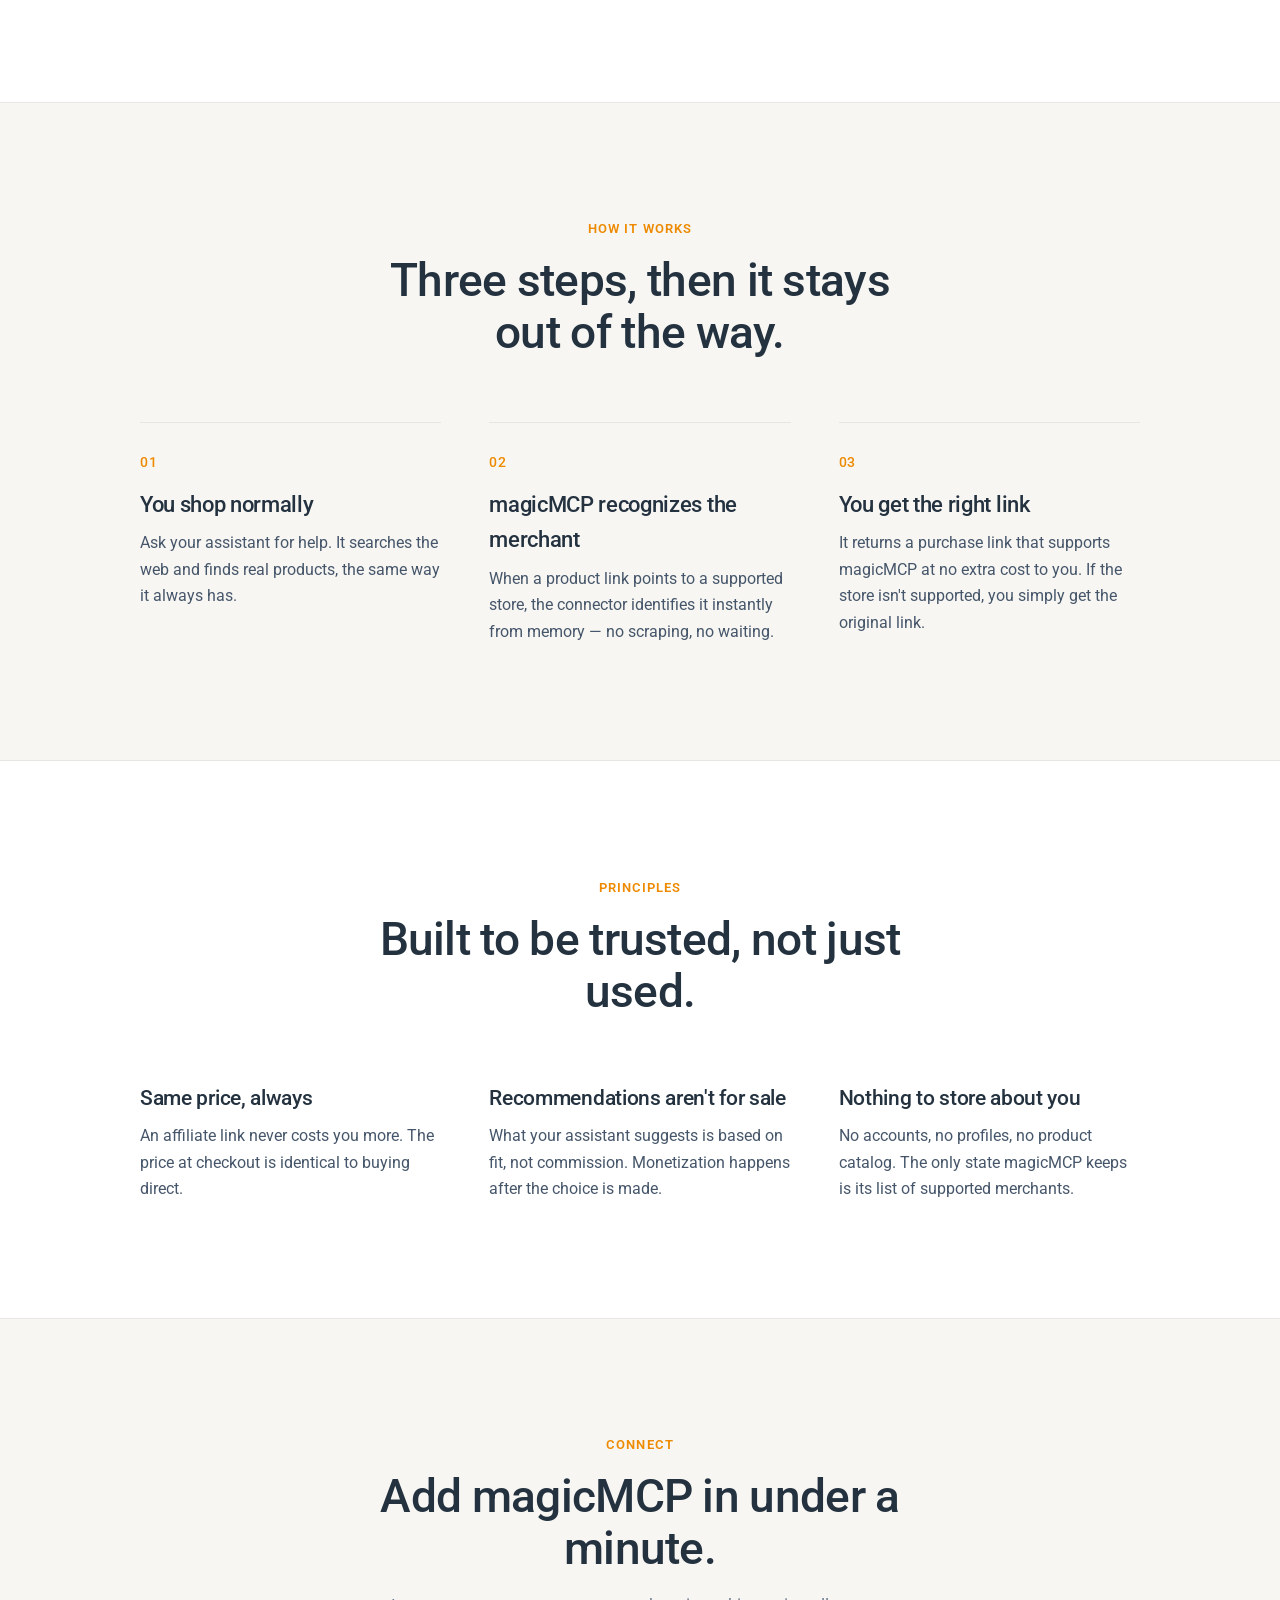
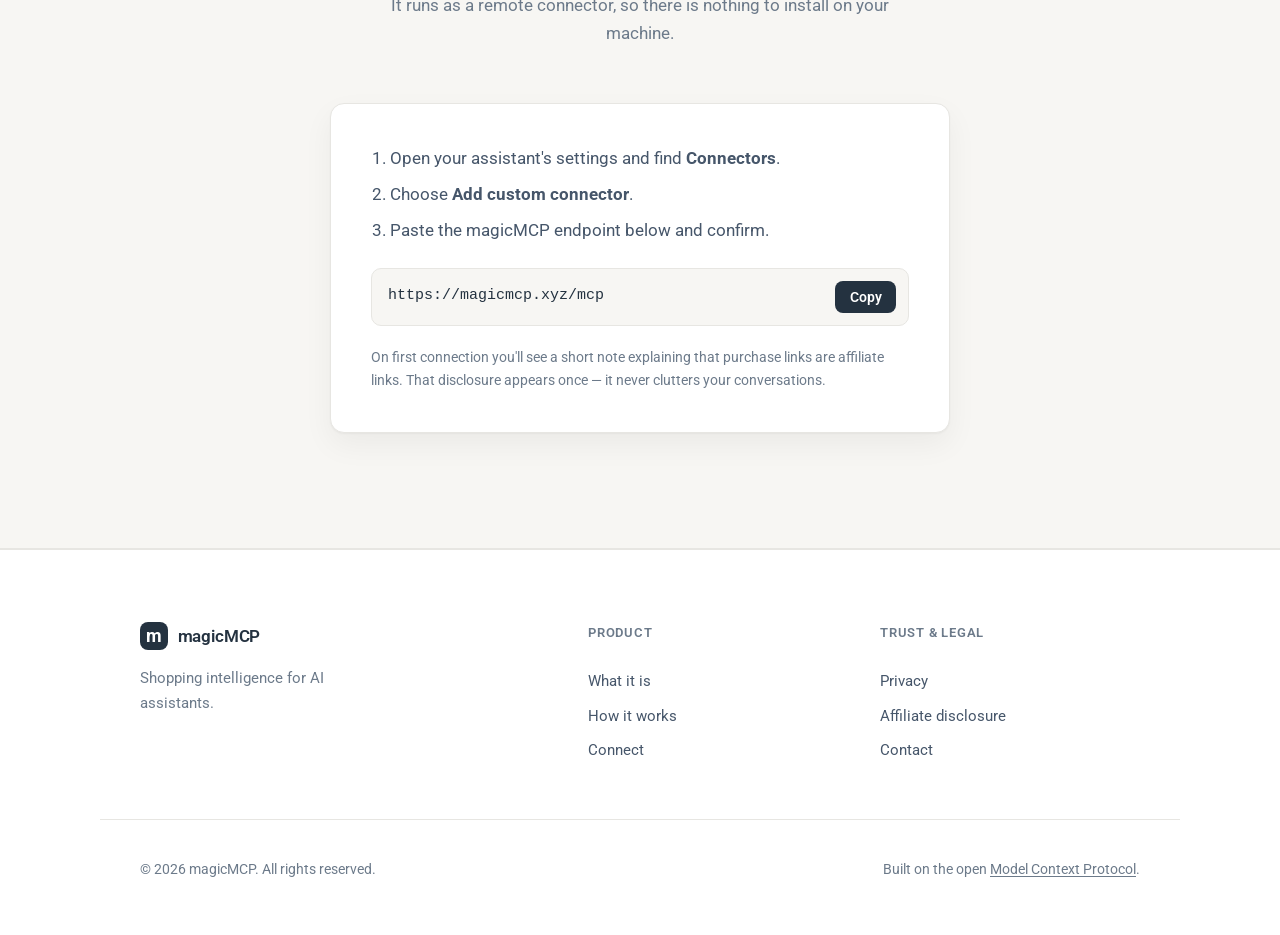
==== commit f0c8f4f1: "New 3D hero image; amber+navy palette from image; 'Works with' logo band (ChatGPT, Claude, Gemini, C" ====
--- a/index.html
+++ b/index.html
@@ -74,21 +74,37 @@
           <p class="eyebrow">Model Context Protocol · for shopping</p>
           <h1>Smarter shopping,<br />built into your assistant.</h1>
           <p class="lede">
-            magicMCP is a connector that gives your AI assistant a quiet sense for commerce.
-            When you are ready to buy, it points you to the right purchase link —
-            at exactly the same price you would pay anyway.
+            magicMCP is a connector for <strong>ChatGPT</strong>, <strong>Claude</strong> and other
+            AI assistants. It gives them a quiet sense for commerce: when you are ready to buy, it
+            points you to the right purchase link — at exactly the same price you would pay anyway.
           </p>
           <div class="actions">
-            <a class="btn btn-primary" href="#connect">Connect to your assistant</a>
+            <a class="btn btn-primary" href="#connect">Connect your assistant</a>
             <a class="btn btn-ghost" href="#how">See how it works <span aria-hidden="true">→</span></a>
           </div>
         </div>
         <div class="hero-art">
-          <img src="/hero.jpg" width="1280" height="960" decoding="async" fetchpriority="high"
-               alt="A shopper carrying colorful bags, helped by an AI assistant" />
+          <img src="/hero.png" width="752" height="564" decoding="async" fetchpriority="high"
+               alt="A glossy marketplace ring, a chat bubble and a globe — magicMCP connecting assistants to commerce" />
         </div>
       </div>
       <a class="hero-scroll" href="#what" aria-label="Scroll to learn more"><span aria-hidden="true">↓</span></a>
+    </section>
+
+    <!-- Works with -->
+    <section class="logos" aria-label="Compatible assistants">
+      <div class="container">
+        <p class="logos-kicker">Works with the AI assistants you already use</p>
+        <ul class="logo-strip">
+          <li><img src="/assets/logos/openai.svg" alt="ChatGPT" /><span>ChatGPT</span></li>
+          <li><img src="/assets/logos/claude.svg" alt="Claude" /><span>Claude</span></li>
+          <li><img src="/assets/logos/googlegemini.svg" alt="Gemini" /><span>Gemini</span></li>
+          <li><img src="/assets/logos/copilot.svg" alt="Microsoft Copilot" /><span>Copilot</span></li>
+          <li><img src="/assets/logos/perplexity.svg" alt="Perplexity" /><span>Perplexity</span></li>
+          <li><img src="/assets/logos/mistralai.svg" alt="Mistral" /><span>Mistral</span></li>
+        </ul>
+        <p class="logos-note">Built on the open Model Context Protocol — magicMCP connects to any MCP-compatible assistant.</p>
+      </div>
     </section>
 
     <!-- What it is -->
--- a/styles.css
+++ b/styles.css
@@ -3,13 +3,14 @@
 
 :root {
   --bg: #ffffff;
-  --bg-alt: #f6f7f9;
-  --ink: #14161a;
-  --ink-soft: #3c424c;
-  --muted: #6a7080;
-  --line: #e7e9ee;
-  --accent: #2747e0;
-  --accent-dark: #1b34b0;
+  --bg-alt: #f7f6f3;
+  --ink: #243240;          /* navy slate from the globe */
+  --ink-soft: #46566a;
+  --muted: #6c7a8a;
+  --line: #e7e6e2;
+  --accent: #ed8a00;       /* amber-orange from the ring */
+  --accent-dark: #c26f00;
+  --dark: #1a2430;         /* near-black navy for the logo band */
   --maxw: 1080px;
   --pad: clamp(1.25rem, 4vw, 2.5rem);
   --radius: 14px;
@@ -129,18 +130,18 @@
 }
 .hero-grid {
   display: grid;
-  grid-template-columns: 1.05fr 0.95fr;
-  align-items: center;
-  gap: clamp(2rem, 6vw, 5rem);
+  grid-template-columns: 1fr 1.1fr;
+  align-items: center;
+  gap: clamp(1.5rem, 5vw, 4rem);
   width: 100%;
 }
-.hero-copy { max-width: 36rem; }
+.hero-copy { max-width: 34rem; }
 .hero-art { justify-self: center; }
 .hero-art img {
   display: block;
   width: 100%;
   height: auto;
-  max-width: 620px;
+  max-width: 760px;
 }
 .hero-scroll {
   position: absolute;
@@ -166,7 +167,7 @@
   .hero h1, .lede { margin-inline: auto; }
   .actions { justify-content: center; }
   .hero-art { order: -1; }
-  .hero-art img { max-width: 360px; }
+  .hero-art img { max-width: 440px; }
   .hero-scroll { display: none; }
 }
 .eyebrow {
@@ -209,12 +210,70 @@
   transition: background .18s ease, color .18s ease, border-color .18s ease, transform .18s ease;
 }
 .btn-primary {
-  background: var(--accent);
+  background: var(--ink);
   color: #fff;
 }
-.btn-primary:hover { background: var(--accent-dark); color: #fff; transform: translateY(-1px); }
+.btn-primary:hover { background: #16202b; color: #fff; transform: translateY(-1px); }
 .btn-ghost { color: var(--ink); padding-inline: .4rem; }
 .btn-ghost:hover { color: var(--accent); }
+
+/* ---------- Works-with logo band ---------- */
+.logos {
+  background: var(--dark);
+  color: #fff;
+  padding-block: clamp(2.5rem, 6vw, 4rem);
+}
+.logos-kicker {
+  margin: 0 0 clamp(1.5rem, 4vw, 2.25rem);
+  text-align: center;
+  font-size: 13px;
+  font-weight: 500;
+  letter-spacing: .09em;
+  text-transform: uppercase;
+  color: rgba(255, 255, 255, .62);
+}
+.logo-strip {
+  list-style: none;
+  margin: 0;
+  padding: 0;
+  display: flex;
+  flex-wrap: wrap;
+  justify-content: center;
+  align-items: center;
+  gap: clamp(1.5rem, 4vw, 3.25rem);
+}
+.logo-strip li {
+  display: inline-flex;
+  align-items: center;
+  gap: .6rem;
+  opacity: .82;
+  transition: opacity .18s ease;
+}
+.logo-strip li:hover { opacity: 1; }
+.logo-strip img {
+  height: 26px;
+  width: auto;
+  filter: brightness(0) invert(1); /* normalize each brand mark to white */
+}
+.logo-strip span {
+  font-size: 17px;
+  font-weight: 500;
+  letter-spacing: -0.01em;
+  color: #fff;
+}
+.logos-note {
+  margin: clamp(1.75rem, 4vw, 2.5rem) auto 0;
+  max-width: 48ch;
+  text-align: center;
+  font-size: 14px;
+  color: rgba(255, 255, 255, .55);
+}
+.logos-note a { color: rgba(255, 255, 255, .8); }
+@media (max-width: 520px) {
+  .logo-strip { gap: 1.1rem 1.6rem; }
+  .logo-strip img { height: 21px; }
+  .logo-strip span { font-size: 15px; }
+}
 
 /* ---------- Sections ---------- */
 .section {
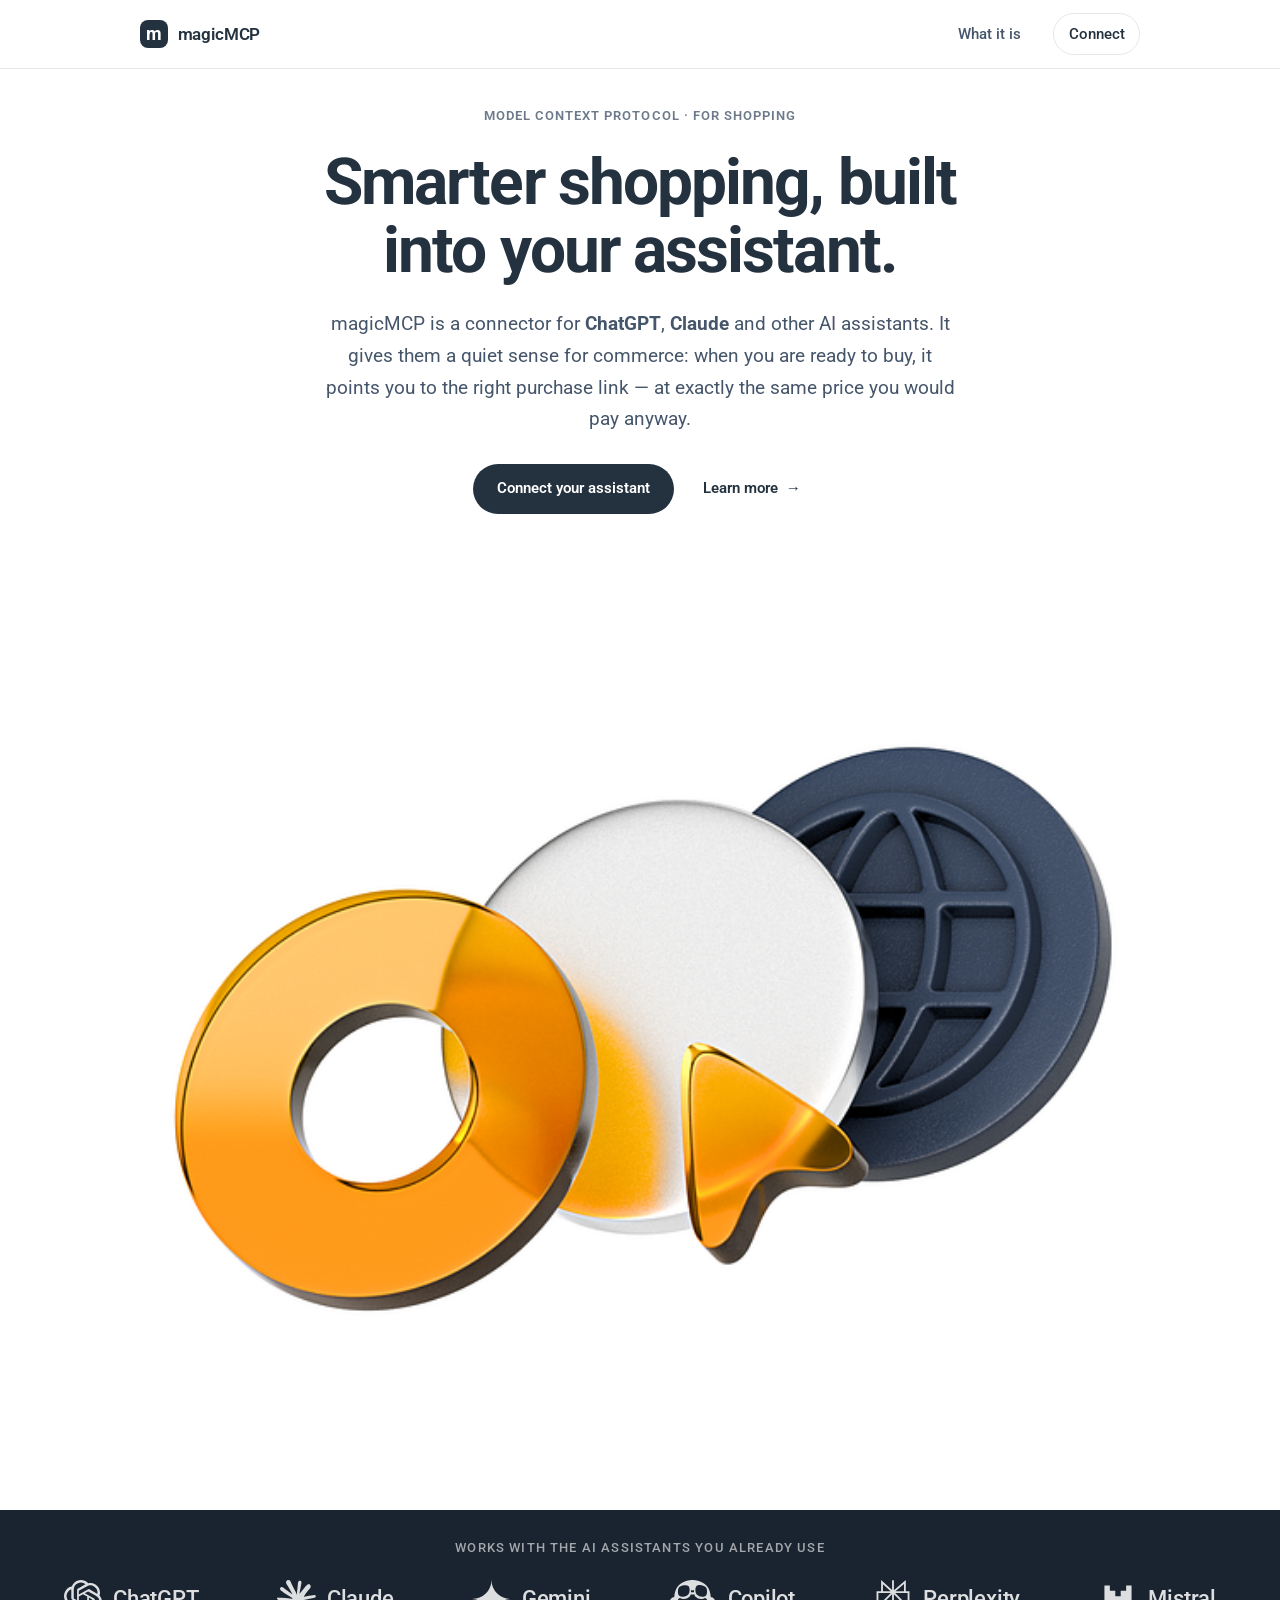
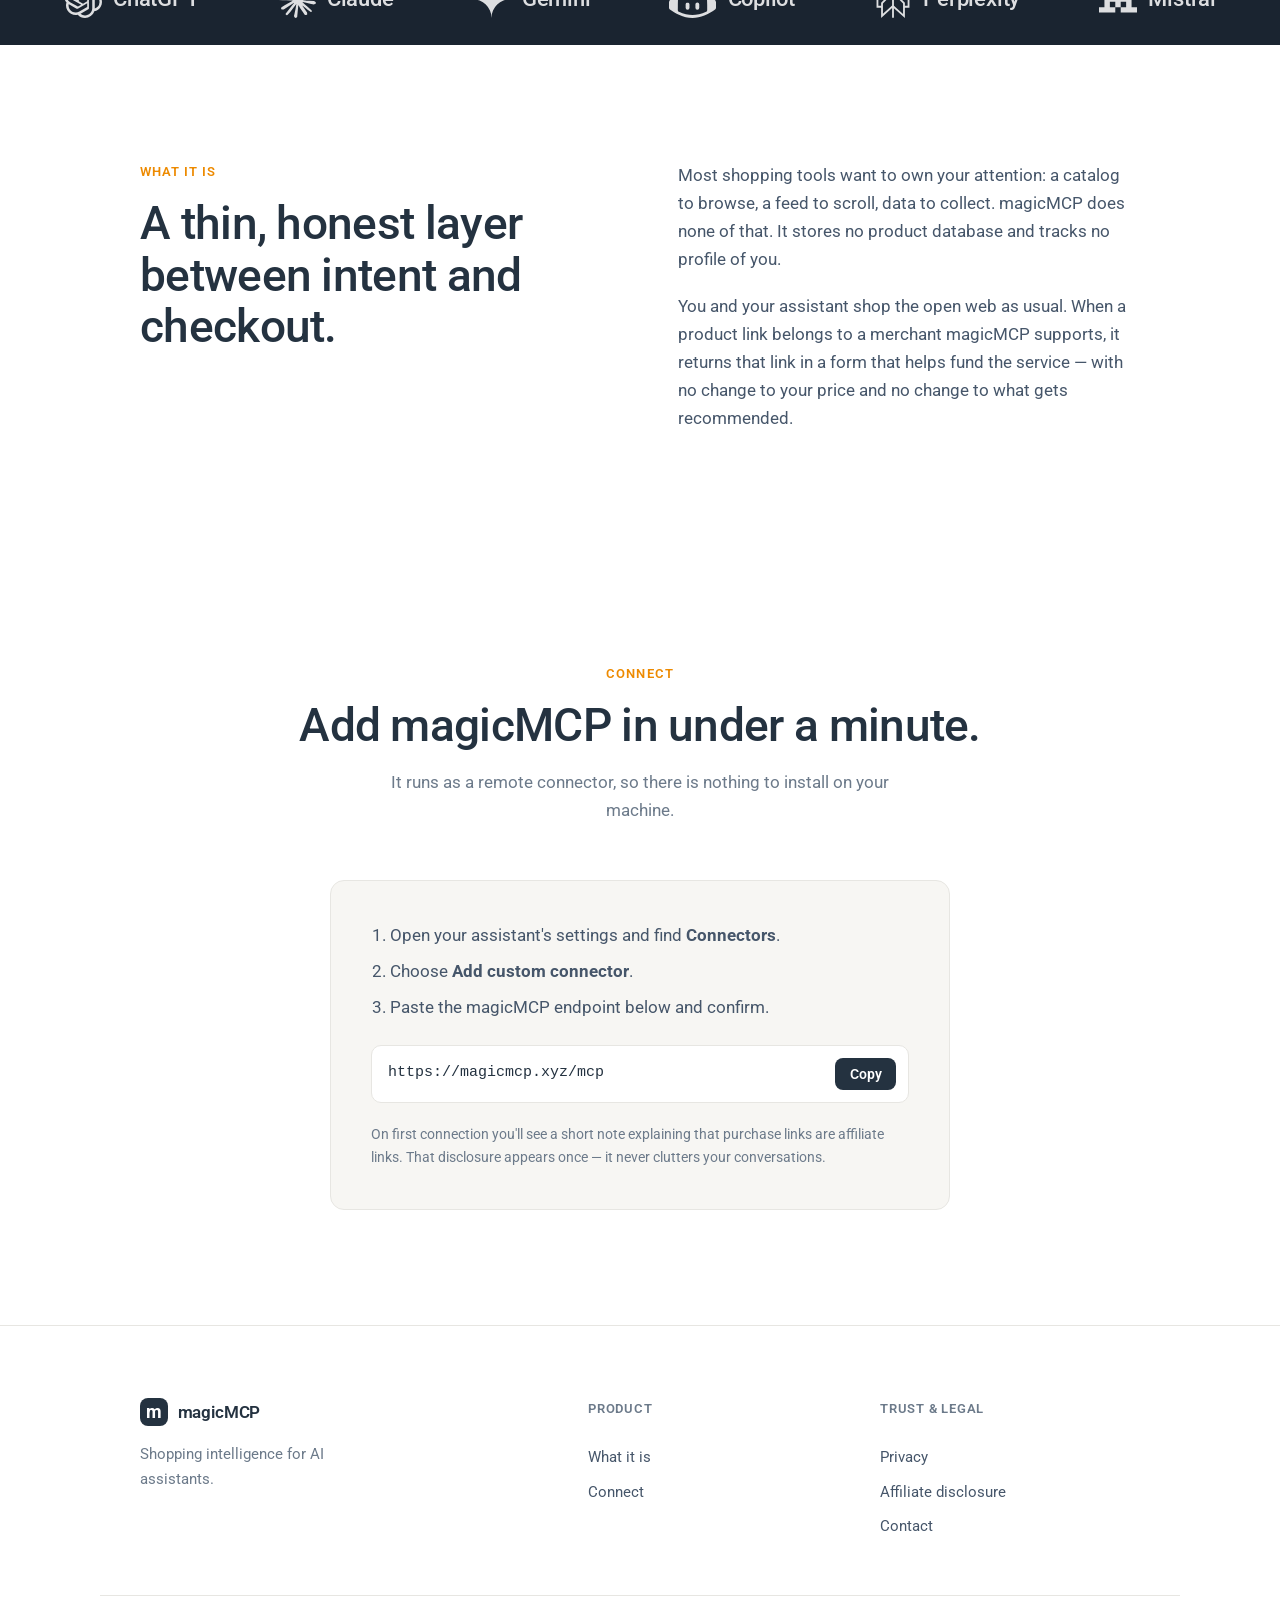
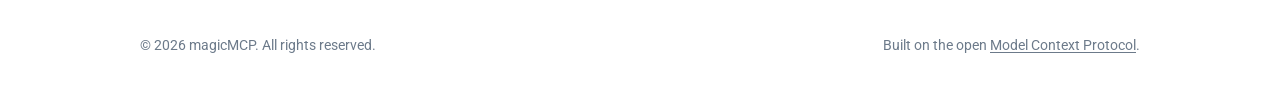
==== commit 0c001099: "Fullscreen hero: huge full-width image + bottom logo band; remove How it works & Principles; gray Co" ====
--- a/index.html
+++ b/index.html
@@ -59,20 +59,18 @@
       </a>
       <nav class="nav-links" aria-label="Primary">
         <a href="#what">What it is</a>
-        <a href="#how">How it works</a>
-        <a href="#principles">Principles</a>
         <a class="nav-cta" href="#connect">Connect</a>
       </nav>
     </div>
   </header>
 
   <main id="main">
-    <!-- Hero -->
-    <section class="hero">
-      <div class="container hero-grid">
-        <div class="hero-copy">
+    <!-- Hero (fullscreen: copy + huge image + logo band pinned to bottom) -->
+    <div class="hero-screen">
+      <section class="hero">
+        <div class="container hero-copy">
           <p class="eyebrow">Model Context Protocol · for shopping</p>
-          <h1>Smarter shopping,<br />built into your assistant.</h1>
+          <h1>Smarter shopping, built into your assistant.</h1>
           <p class="lede">
             magicMCP is a connector for <strong>ChatGPT</strong>, <strong>Claude</strong> and other
             AI assistants. It gives them a quiet sense for commerce: when you are ready to buy, it
@@ -80,20 +78,17 @@
           </p>
           <div class="actions">
             <a class="btn btn-primary" href="#connect">Connect your assistant</a>
-            <a class="btn btn-ghost" href="#how">See how it works <span aria-hidden="true">→</span></a>
+            <a class="btn btn-ghost" href="#what">Learn more <span aria-hidden="true">→</span></a>
           </div>
         </div>
         <div class="hero-art">
           <img src="/hero.png" width="752" height="564" decoding="async" fetchpriority="high"
                alt="A glossy marketplace ring, a chat bubble and a globe — magicMCP connecting assistants to commerce" />
         </div>
-      </div>
-      <a class="hero-scroll" href="#what" aria-label="Scroll to learn more"><span aria-hidden="true">↓</span></a>
-    </section>
+      </section>
 
-    <!-- Works with -->
-    <section class="logos" aria-label="Compatible assistants">
-      <div class="container">
+      <!-- Works with -->
+      <section class="logos" aria-label="Compatible assistants">
         <p class="logos-kicker">Works with the AI assistants you already use</p>
         <ul class="logo-strip">
           <li><img src="/assets/logos/openai.svg" alt="ChatGPT" /><span>ChatGPT</span></li>
@@ -103,9 +98,8 @@
           <li><img src="/assets/logos/perplexity.svg" alt="Perplexity" /><span>Perplexity</span></li>
           <li><img src="/assets/logos/mistralai.svg" alt="Mistral" /><span>Mistral</span></li>
         </ul>
-        <p class="logos-note">Built on the open Model Context Protocol — magicMCP connects to any MCP-compatible assistant.</p>
-      </div>
-    </section>
+      </section>
+    </div>
 
     <!-- What it is -->
     <section class="section" id="what">
@@ -129,55 +123,8 @@
       </div>
     </section>
 
-    <!-- How it works -->
-    <section class="section section-alt" id="how">
-      <div class="container">
-        <p class="kicker center">How it works</p>
-        <h2 class="center">Three steps, then it stays out of the way.</h2>
-        <ol class="steps">
-          <li>
-            <span class="step-no">01</span>
-            <h3>You shop normally</h3>
-            <p>Ask your assistant for help. It searches the web and finds real products, the same way it always has.</p>
-          </li>
-          <li>
-            <span class="step-no">02</span>
-            <h3>magicMCP recognizes the merchant</h3>
-            <p>When a product link points to a supported store, the connector identifies it instantly from memory — no scraping, no waiting.</p>
-          </li>
-          <li>
-            <span class="step-no">03</span>
-            <h3>You get the right link</h3>
-            <p>It returns a purchase link that supports magicMCP at no extra cost to you. If the store isn't supported, you simply get the original link.</p>
-          </li>
-        </ol>
-      </div>
-    </section>
-
-    <!-- Principles -->
-    <section class="section" id="principles">
-      <div class="container">
-        <p class="kicker center">Principles</p>
-        <h2 class="center">Built to be trusted, not just used.</h2>
-        <div class="principles">
-          <div class="principle">
-            <h3>Same price, always</h3>
-            <p>An affiliate link never costs you more. The price at checkout is identical to buying direct.</p>
-          </div>
-          <div class="principle">
-            <h3>Recommendations aren't for sale</h3>
-            <p>What your assistant suggests is based on fit, not commission. Monetization happens after the choice is made.</p>
-          </div>
-          <div class="principle">
-            <h3>Nothing to store about you</h3>
-            <p>No accounts, no profiles, no product catalog. The only state magicMCP keeps is its list of supported merchants.</p>
-          </div>
-        </div>
-      </div>
-    </section>
-
     <!-- Connect -->
-    <section class="section section-alt" id="connect">
+    <section class="section" id="connect">
       <div class="container">
         <p class="kicker center">Connect</p>
         <h2 class="center">Add magicMCP in under a minute.</h2>
@@ -214,7 +161,6 @@
       <nav class="footer-col" aria-label="Product">
         <p class="footer-h">Product</p>
         <a href="#what">What it is</a>
-        <a href="#how">How it works</a>
         <a href="#connect">Connect</a>
       </nav>
       <nav class="footer-col" aria-label="Legal">
--- a/styles.css
+++ b/styles.css
@@ -120,55 +120,44 @@
   .nav-links a:not(.nav-cta) { display: none; }
 }
 
-/* ---------- Hero (fullscreen) ---------- */
+/* ---------- Hero (fullscreen: copy + huge full-width image + logo band) ---------- */
+.hero-screen {
+  display: flex;
+  flex-direction: column;
+  min-height: calc(100svh - 69px);
+}
 .hero {
-  position: relative;
-  display: flex;
-  align-items: center;
-  min-height: calc(100svh - 69px);
-  padding-block: clamp(2rem, 5vw, 4rem);
-}
-.hero-grid {
-  display: grid;
-  grid-template-columns: 1fr 1.1fr;
-  align-items: center;
-  gap: clamp(1.5rem, 5vw, 4rem);
+  flex: 1 1 auto;
+  min-height: 0;
+  display: flex;
+  flex-direction: column;
+  align-items: center;
+  justify-content: center;
+  text-align: center;
+  gap: clamp(1rem, 2.5vh, 2rem);
+  padding-top: clamp(1.5rem, 4vh, 3rem);
+  padding-bottom: clamp(0.5rem, 1.5vh, 1.25rem);
+}
+.hero-copy { max-width: 54rem; margin-inline: auto; }
+.hero-art {
   width: 100%;
-}
-.hero-copy { max-width: 34rem; }
-.hero-art { justify-self: center; }
+  flex: 1 1 auto;
+  min-height: 0;
+  display: flex;
+  align-items: center;
+  justify-content: center;
+}
 .hero-art img {
   display: block;
   width: 100%;
-  height: auto;
-  max-width: 760px;
-}
-.hero-scroll {
-  position: absolute;
-  left: 50%;
-  bottom: clamp(1rem, 3vh, 2rem);
-  transform: translateX(-50%);
-  width: 42px; height: 42px;
-  display: grid; place-items: center;
-  border: 1px solid var(--line);
-  border-radius: 999px;
-  color: var(--muted);
-  background: var(--bg);
-  font-size: 18px;
-  animation: bob 2.2s ease-in-out infinite;
-}
-.hero-scroll:hover { color: var(--ink); border-color: var(--ink); }
-@keyframes bob { 0%, 100% { transform: translate(-50%, 0); } 50% { transform: translate(-50%, 5px); } }
-@media (prefers-reduced-motion: reduce) { .hero-scroll { animation: none; } }
+  height: 100%;
+  max-height: 100%;
+  object-fit: contain;
+}
 @media (max-width: 860px) {
-  .hero { min-height: auto; padding-top: clamp(2.5rem, 8vw, 4rem); padding-bottom: clamp(3rem, 9vw, 5rem); }
-  .hero-grid { grid-template-columns: 1fr; text-align: center; gap: 2.25rem; }
-  .hero-copy { max-width: none; margin-inline: auto; }
-  .hero h1, .lede { margin-inline: auto; }
-  .actions { justify-content: center; }
-  .hero-art { order: -1; }
-  .hero-art img { max-width: 440px; }
-  .hero-scroll { display: none; }
+  .hero-screen { min-height: 0; }
+  .hero { padding-top: clamp(2rem, 7vw, 3.5rem); padding-bottom: 1.25rem; gap: 1.5rem; }
+  .hero-art img { max-height: 44vh; }
 }
 .eyebrow {
   margin: 0 0 1.4rem;
@@ -179,22 +168,24 @@
   color: var(--muted);
 }
 .hero h1 {
-  font-size: clamp(2.4rem, 5.4vw, 4.1rem);
+  font-size: clamp(2.3rem, 5vw, 4rem);
   font-weight: 700;
   line-height: 1.07;
   letter-spacing: -0.03em;
-  max-width: 16ch;
+  max-width: 20ch;
+  margin-inline: auto;
 }
 .lede {
-  margin: 1.6rem 0 0;
-  max-width: 56ch;
-  font-size: clamp(1.05rem, 1.6vw, 1.25rem);
+  margin: 1.4rem auto 0;
+  max-width: 58ch;
+  font-size: clamp(1.02rem, 1.5vw, 1.2rem);
   color: var(--ink-soft);
 }
 .actions {
-  margin-top: 2.4rem;
+  margin-top: 1.8rem;
   display: flex;
   flex-wrap: wrap;
+  justify-content: center;
   align-items: center;
   gap: 1rem 1.4rem;
 }
@@ -217,62 +208,60 @@
 .btn-ghost { color: var(--ink); padding-inline: .4rem; }
 .btn-ghost:hover { color: var(--accent); }
 
-/* ---------- Works-with logo band ---------- */
+/* ---------- Works-with logo band (full-width, pinned to bottom of first screen) ---------- */
 .logos {
+  flex: none;
   background: var(--dark);
   color: #fff;
-  padding-block: clamp(2.5rem, 6vw, 4rem);
+  padding-block: clamp(1.25rem, 3vh, 2.25rem);
+  padding-inline: clamp(1.5rem, 5vw, 4.5rem);
 }
 .logos-kicker {
-  margin: 0 0 clamp(1.5rem, 4vw, 2.25rem);
+  margin: 0 0 clamp(1rem, 2.4vh, 1.6rem);
   text-align: center;
   font-size: 13px;
   font-weight: 500;
   letter-spacing: .09em;
   text-transform: uppercase;
-  color: rgba(255, 255, 255, .62);
+  color: rgba(255, 255, 255, .6);
 }
 .logo-strip {
   list-style: none;
-  margin: 0;
+  margin: 0 auto;
   padding: 0;
+  max-width: 1500px;
   display: flex;
   flex-wrap: wrap;
-  justify-content: center;
-  align-items: center;
-  gap: clamp(1.5rem, 4vw, 3.25rem);
+  justify-content: space-between;
+  align-items: center;
+  gap: clamp(1.25rem, 3vw, 3rem);
 }
 .logo-strip li {
   display: inline-flex;
   align-items: center;
-  gap: .6rem;
-  opacity: .82;
+  gap: .7rem;
+  opacity: .85;
   transition: opacity .18s ease;
 }
 .logo-strip li:hover { opacity: 1; }
 .logo-strip img {
-  height: 26px;
+  height: clamp(30px, 3vw, 42px);
   width: auto;
   filter: brightness(0) invert(1); /* normalize each brand mark to white */
 }
 .logo-strip span {
-  font-size: 17px;
+  font-size: clamp(17px, 1.7vw, 22px);
   font-weight: 500;
   letter-spacing: -0.01em;
   color: #fff;
 }
-.logos-note {
-  margin: clamp(1.75rem, 4vw, 2.5rem) auto 0;
-  max-width: 48ch;
-  text-align: center;
-  font-size: 14px;
-  color: rgba(255, 255, 255, .55);
-}
-.logos-note a { color: rgba(255, 255, 255, .8); }
+@media (max-width: 760px) {
+  .logo-strip { justify-content: center; gap: 1.25rem 2rem; }
+}
 @media (max-width: 520px) {
-  .logo-strip { gap: 1.1rem 1.6rem; }
-  .logo-strip img { height: 21px; }
-  .logo-strip span { font-size: 15px; }
+  .logo-strip { gap: 1rem 1.5rem; }
+  .logo-strip img { height: 22px; }
+  .logo-strip span { font-size: 16px; }
 }
 
 /* ---------- Sections ---------- */
@@ -298,6 +287,8 @@
   max-width: 22ch;
 }
 .center.kicker + h2, h2.center { margin-inline: auto; }
+#connect h2 { max-width: none; }
+@media (min-width: 620px) { #connect h2 { white-space: nowrap; } }
 .sub {
   margin: 1rem auto 0;
   max-width: 52ch;
@@ -364,11 +355,10 @@
 .connect-card {
   margin: clamp(2.5rem, 5vw, 3.5rem) auto 0;
   max-width: 620px;
-  background: var(--bg);
+  background: var(--bg-alt);
   border: 1px solid var(--line);
   border-radius: var(--radius);
   padding: clamp(1.5rem, 4vw, 2.5rem);
-  box-shadow: 0 1px 2px rgba(20, 22, 26, .04), 0 12px 30px rgba(20, 22, 26, .05);
 }
 .connect-steps {
   margin: 0 0 1.5rem;
@@ -381,7 +371,7 @@
   align-items: center;
   justify-content: space-between;
   gap: 1rem;
-  background: var(--bg-alt);
+  background: var(--bg);
   border: 1px solid var(--line);
   border-radius: 10px;
   padding: .75rem .75rem .75rem 1rem;
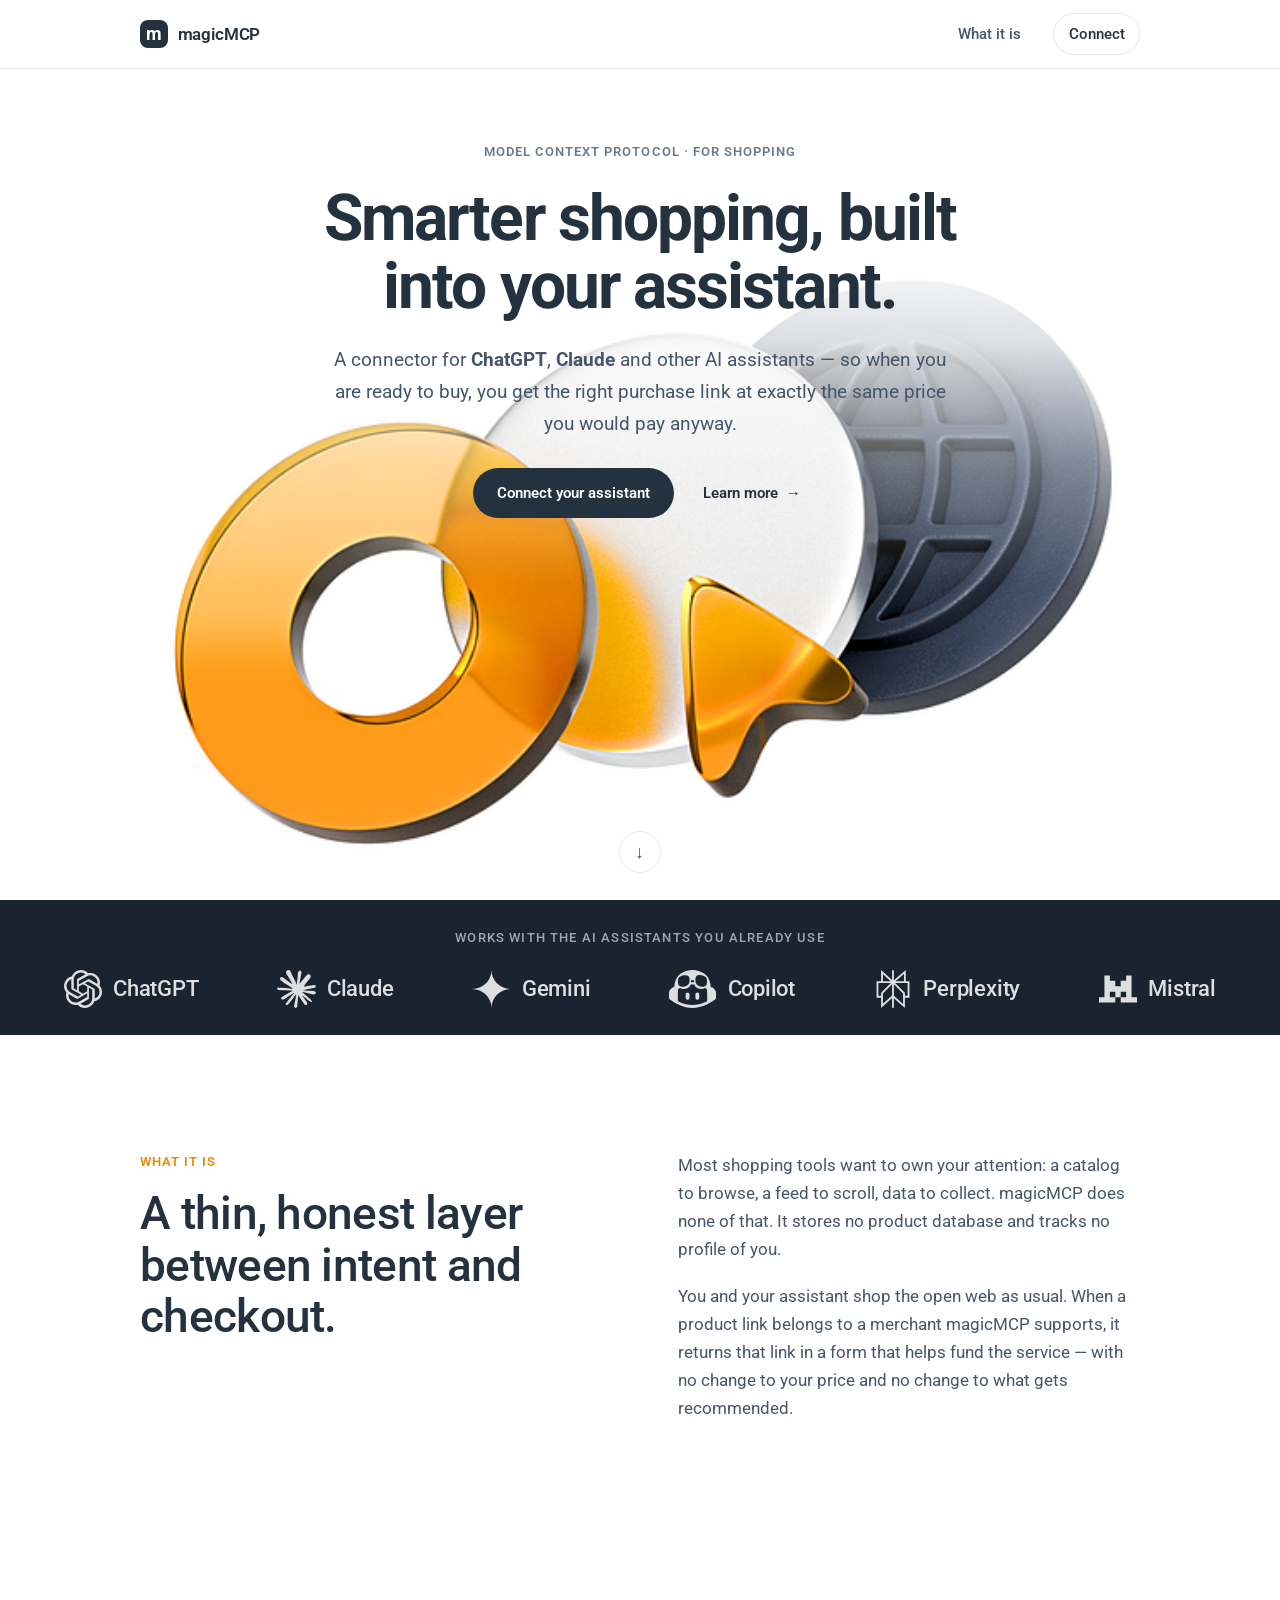
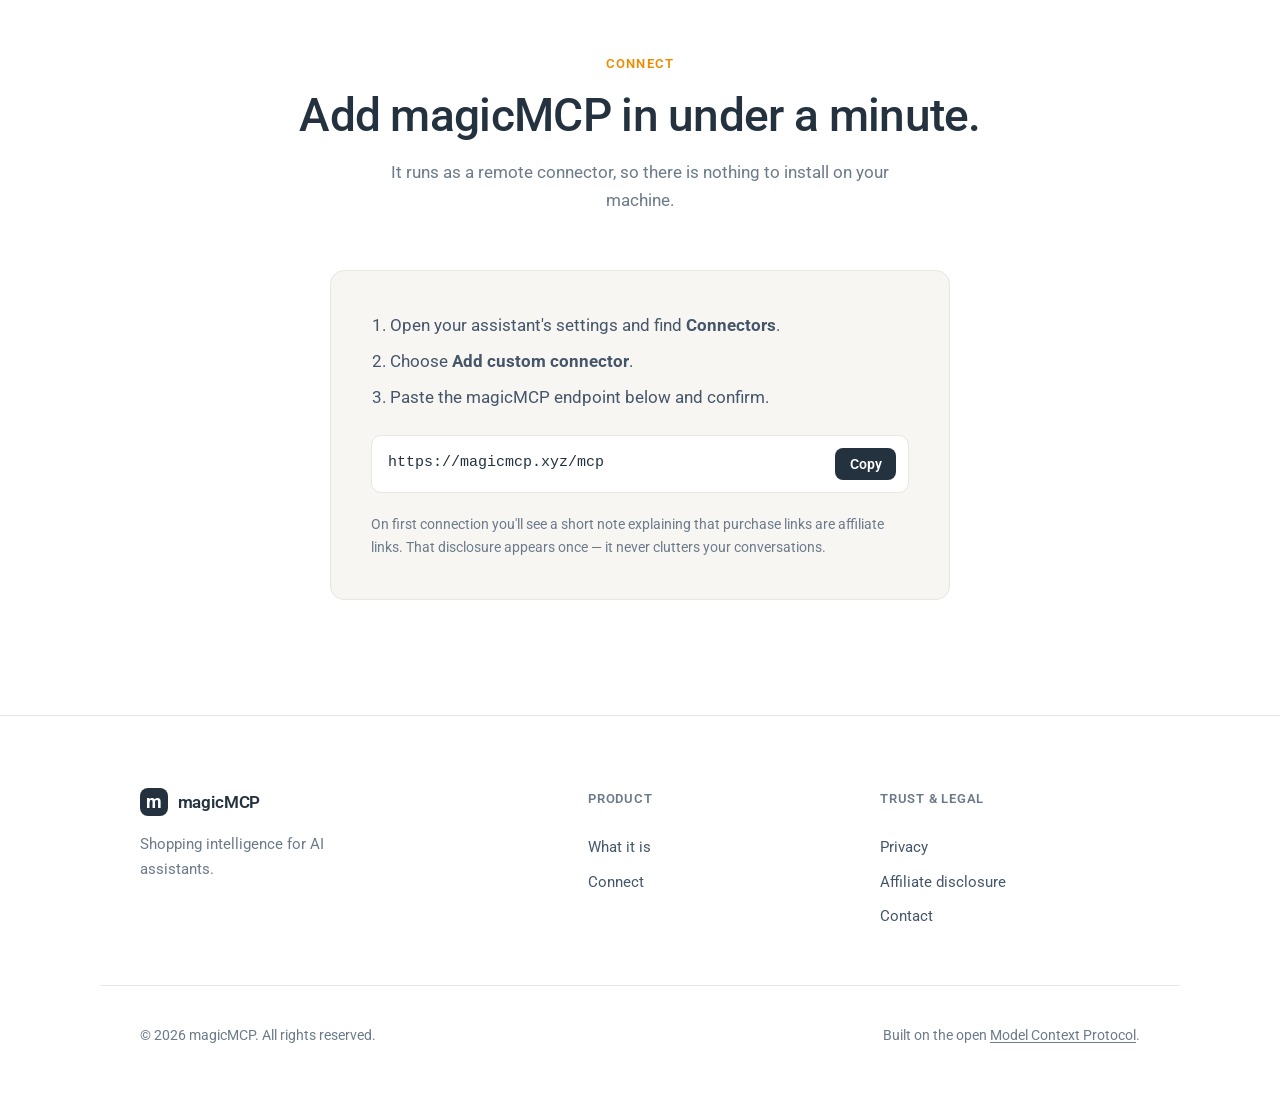
==== commit 06711321: "Full-screen hero: image covers the entire viewport, copy overlaid on a white veil" ====
--- a/index.html
+++ b/index.html
@@ -68,23 +68,24 @@
     <!-- Hero (fullscreen: copy + huge image + logo band pinned to bottom) -->
     <div class="hero-screen">
       <section class="hero">
+        <div class="hero-art">
+          <img src="/hero.png" width="752" height="564" decoding="async" fetchpriority="high"
+               alt="A glossy marketplace ring, a chat bubble and a globe — magicMCP connecting assistants to commerce" />
+        </div>
         <div class="container hero-copy">
           <p class="eyebrow">Model Context Protocol · for shopping</p>
           <h1>Smarter shopping, built into your assistant.</h1>
           <p class="lede">
-            magicMCP is a connector for <strong>ChatGPT</strong>, <strong>Claude</strong> and other
-            AI assistants. It gives them a quiet sense for commerce: when you are ready to buy, it
-            points you to the right purchase link — at exactly the same price you would pay anyway.
+            A connector for <strong>ChatGPT</strong>, <strong>Claude</strong> and other AI assistants —
+            so when you are ready to buy, you get the right purchase link at exactly the same price
+            you would pay anyway.
           </p>
           <div class="actions">
             <a class="btn btn-primary" href="#connect">Connect your assistant</a>
             <a class="btn btn-ghost" href="#what">Learn more <span aria-hidden="true">→</span></a>
           </div>
         </div>
-        <div class="hero-art">
-          <img src="/hero.png" width="752" height="564" decoding="async" fetchpriority="high"
-               alt="A glossy marketplace ring, a chat bubble and a globe — magicMCP connecting assistants to commerce" />
-        </div>
+        <a class="hero-scroll" href="#what" aria-label="Scroll for more"><span aria-hidden="true">↓</span></a>
       </section>
 
       <!-- Works with -->
--- a/styles.css
+++ b/styles.css
@@ -120,44 +120,67 @@
   .nav-links a:not(.nav-cta) { display: none; }
 }
 
-/* ---------- Hero (fullscreen: copy + huge full-width image + logo band) ---------- */
-.hero-screen {
+/* ---------- Hero (full-screen image, copy overlaid on top) ---------- */
+.hero-screen { display: block; }
+.hero {
+  position: relative;
+  overflow: hidden;
+  min-height: calc(100svh - 69px);
   display: flex;
   flex-direction: column;
-  min-height: calc(100svh - 69px);
-}
-.hero {
-  flex: 1 1 auto;
-  min-height: 0;
-  display: flex;
-  flex-direction: column;
-  align-items: center;
-  justify-content: center;
+  align-items: center;
   text-align: center;
-  gap: clamp(1rem, 2.5vh, 2rem);
-  padding-top: clamp(1.5rem, 4vh, 3rem);
-  padding-bottom: clamp(0.5rem, 1.5vh, 1.25rem);
-}
-.hero-copy { max-width: 54rem; margin-inline: auto; }
+  padding-top: clamp(2.5rem, 8vh, 6rem);
+  padding-bottom: 3rem;
+}
 .hero-art {
-  width: 100%;
-  flex: 1 1 auto;
-  min-height: 0;
-  display: flex;
-  align-items: center;
-  justify-content: center;
+  position: absolute;
+  inset: 0;
+  z-index: 0;
 }
 .hero-art img {
-  display: block;
   width: 100%;
   height: 100%;
-  max-height: 100%;
-  object-fit: contain;
-}
+  object-fit: cover;
+  object-position: center top;
+}
+/* white veil at the top so the overlaid copy stays legible */
+.hero-art::after {
+  content: "";
+  position: absolute;
+  inset: 0;
+  background: linear-gradient(to bottom,
+    #fff 0%,
+    rgba(255, 255, 255, .98) 22%,
+    rgba(255, 255, 255, .82) 33%,
+    rgba(255, 255, 255, .3) 48%,
+    rgba(255, 255, 255, 0) 62%);
+  pointer-events: none;
+}
+.hero-copy { position: relative; z-index: 1; max-width: 54rem; margin-inline: auto; }
+.hero-scroll {
+  position: absolute;
+  left: 50%;
+  bottom: clamp(1rem, 3vh, 1.75rem);
+  transform: translateX(-50%);
+  z-index: 1;
+  width: 42px; height: 42px;
+  display: grid; place-items: center;
+  border: 1px solid var(--line);
+  border-radius: 999px;
+  color: var(--ink-soft);
+  background: rgba(255, 255, 255, .72);
+  -webkit-backdrop-filter: blur(4px);
+  backdrop-filter: blur(4px);
+  font-size: 18px;
+  animation: bob 2.2s ease-in-out infinite;
+}
+.hero-scroll:hover { color: var(--ink); border-color: var(--ink); }
+@keyframes bob { 0%, 100% { transform: translate(-50%, 0); } 50% { transform: translate(-50%, 5px); } }
+@media (prefers-reduced-motion: reduce) { .hero-scroll { animation: none; } }
 @media (max-width: 860px) {
-  .hero-screen { min-height: 0; }
-  .hero { padding-top: clamp(2rem, 7vw, 3.5rem); padding-bottom: 1.25rem; gap: 1.5rem; }
-  .hero-art img { max-height: 44vh; }
+  .hero { padding-top: clamp(2rem, 8vw, 4rem); }
+  .hero-art img { object-position: center 18%; }
 }
 .eyebrow {
   margin: 0 0 1.4rem;
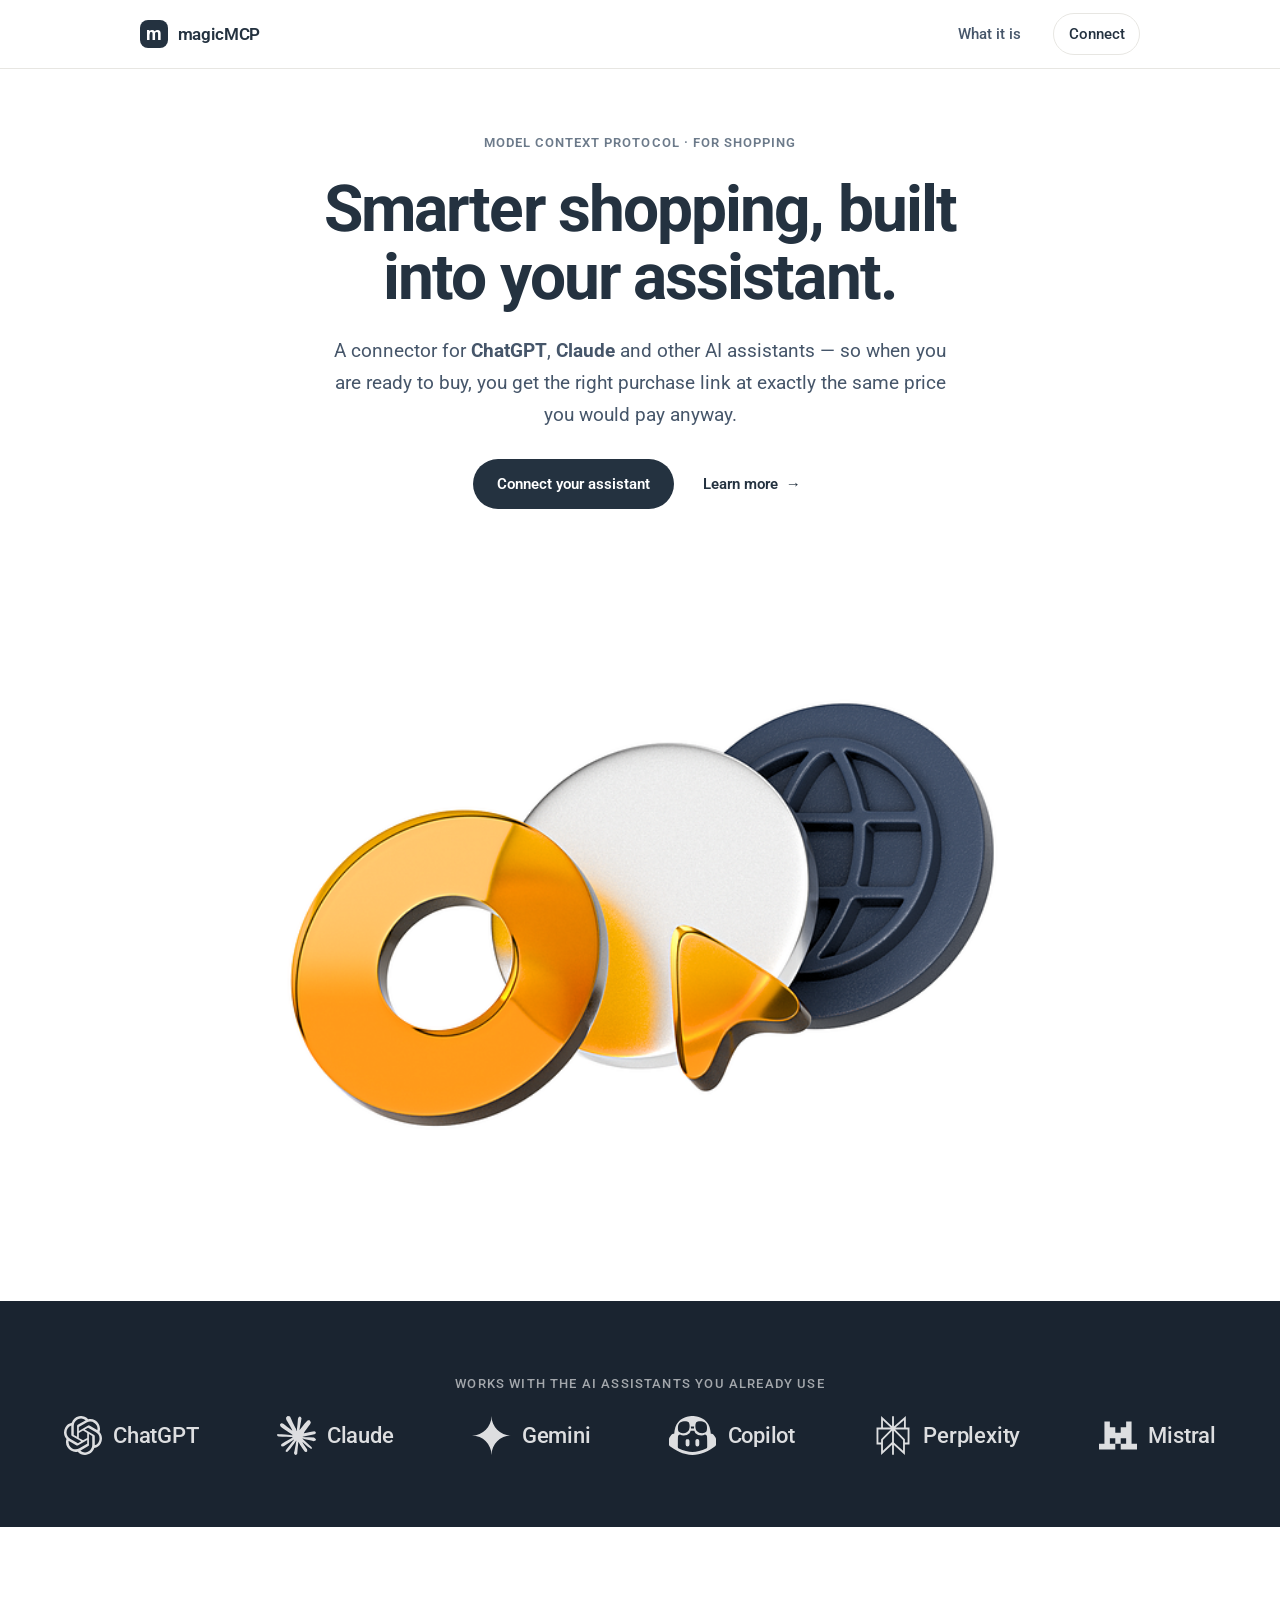
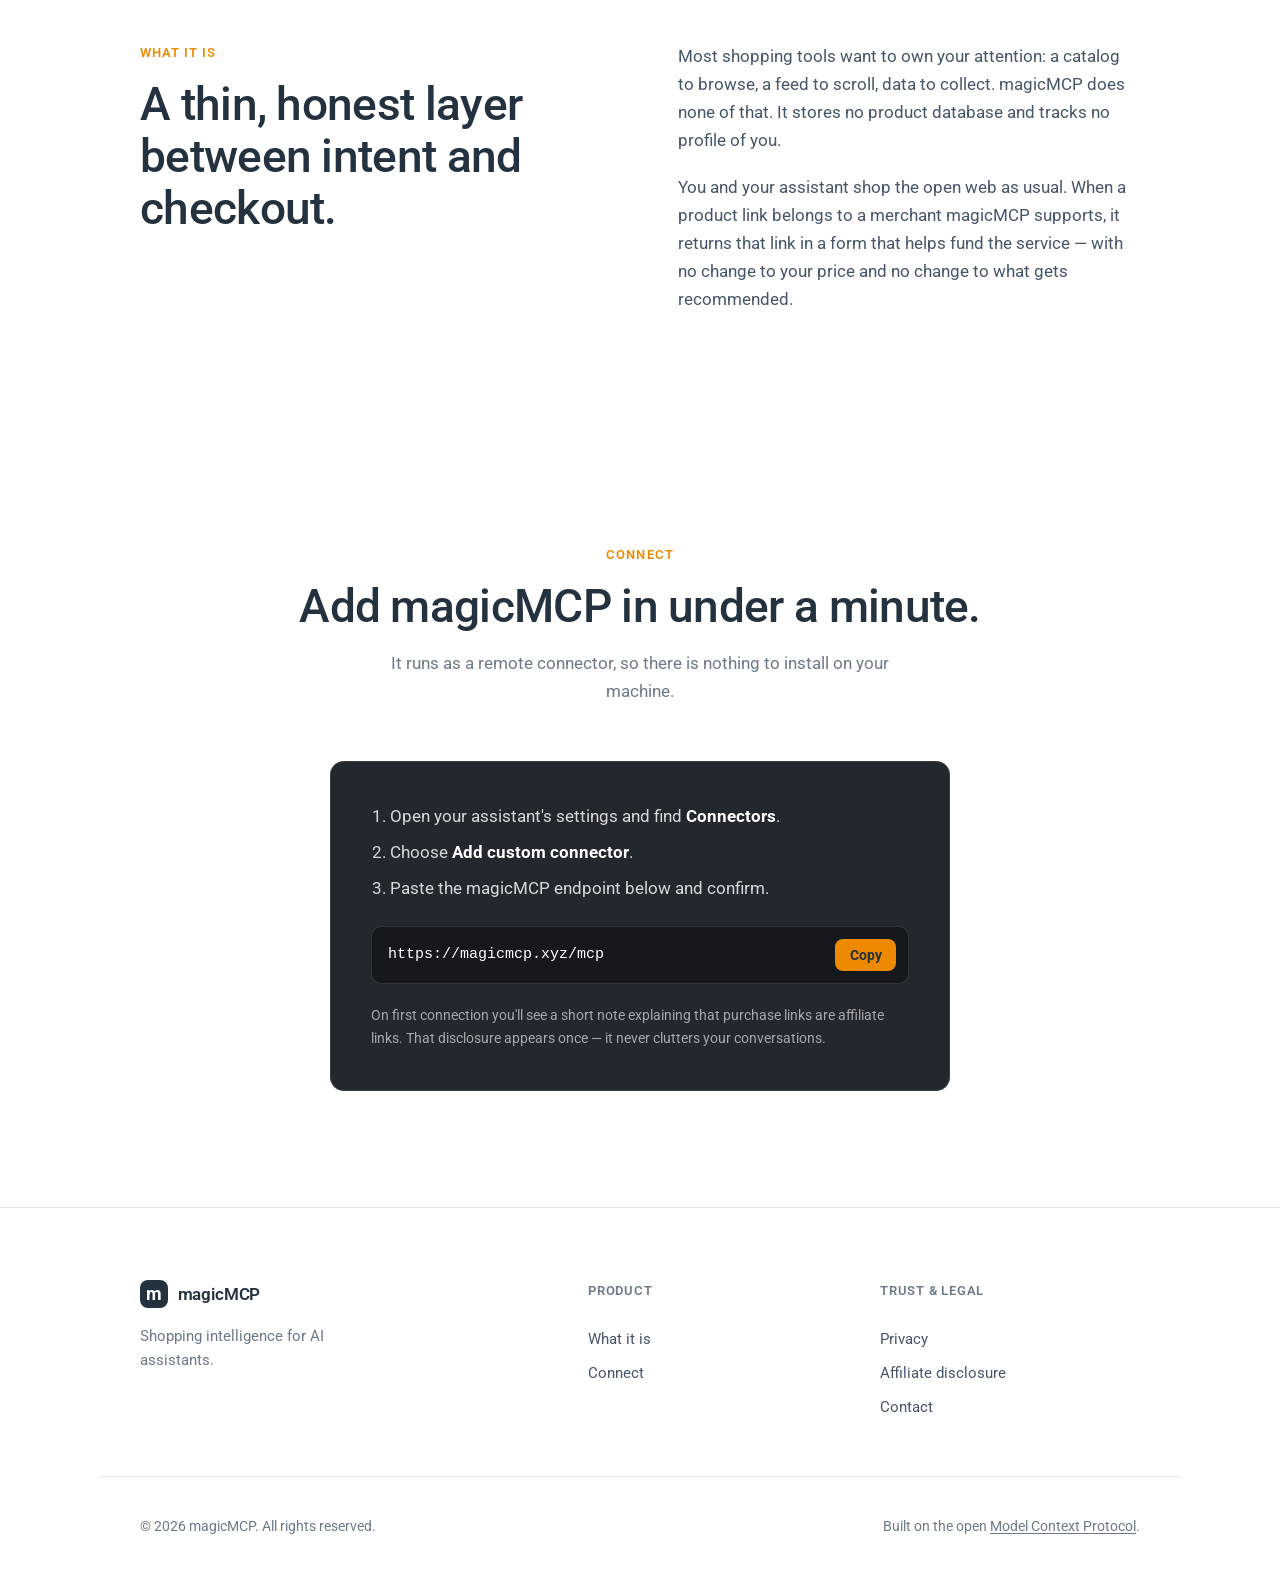
==== commit 67f1fb8d: "Hero image at 75vw; taller works-with band; dark-gray Connect card with white text and orange button" ====
--- a/index.html
+++ b/index.html
@@ -68,10 +68,6 @@
     <!-- Hero (fullscreen: copy + huge image + logo band pinned to bottom) -->
     <div class="hero-screen">
       <section class="hero">
-        <div class="hero-art">
-          <img src="/hero.png" width="752" height="564" decoding="async" fetchpriority="high"
-               alt="A glossy marketplace ring, a chat bubble and a globe — magicMCP connecting assistants to commerce" />
-        </div>
         <div class="container hero-copy">
           <p class="eyebrow">Model Context Protocol · for shopping</p>
           <h1>Smarter shopping, built into your assistant.</h1>
@@ -85,7 +81,10 @@
             <a class="btn btn-ghost" href="#what">Learn more <span aria-hidden="true">→</span></a>
           </div>
         </div>
-        <a class="hero-scroll" href="#what" aria-label="Scroll for more"><span aria-hidden="true">↓</span></a>
+        <div class="hero-art">
+          <img src="/hero.png" width="752" height="564" decoding="async" fetchpriority="high"
+               alt="A glossy marketplace ring, a chat bubble and a globe — magicMCP connecting assistants to commerce" />
+        </div>
       </section>
 
       <!-- Works with -->
--- a/styles.css
+++ b/styles.css
@@ -120,67 +120,27 @@
   .nav-links a:not(.nav-cta) { display: none; }
 }
 
-/* ---------- Hero (full-screen image, copy overlaid on top) ---------- */
+/* ---------- Hero (centered copy + large 75vw image) ---------- */
 .hero-screen { display: block; }
 .hero {
-  position: relative;
-  overflow: hidden;
-  min-height: calc(100svh - 69px);
   display: flex;
   flex-direction: column;
   align-items: center;
   text-align: center;
-  padding-top: clamp(2.5rem, 8vh, 6rem);
-  padding-bottom: 3rem;
-}
-.hero-art {
-  position: absolute;
-  inset: 0;
-  z-index: 0;
-}
+  padding-top: clamp(2.5rem, 7vh, 5rem);
+  padding-bottom: clamp(1.5rem, 4vh, 3rem);
+  gap: clamp(1.5rem, 4vh, 3rem);
+}
+.hero-copy { max-width: 54rem; margin-inline: auto; }
+.hero-art { width: 100%; display: flex; justify-content: center; }
 .hero-art img {
-  width: 100%;
-  height: 100%;
-  object-fit: cover;
-  object-position: center top;
-}
-/* white veil at the top so the overlaid copy stays legible */
-.hero-art::after {
-  content: "";
-  position: absolute;
-  inset: 0;
-  background: linear-gradient(to bottom,
-    #fff 0%,
-    rgba(255, 255, 255, .98) 22%,
-    rgba(255, 255, 255, .82) 33%,
-    rgba(255, 255, 255, .3) 48%,
-    rgba(255, 255, 255, 0) 62%);
-  pointer-events: none;
-}
-.hero-copy { position: relative; z-index: 1; max-width: 54rem; margin-inline: auto; }
-.hero-scroll {
-  position: absolute;
-  left: 50%;
-  bottom: clamp(1rem, 3vh, 1.75rem);
-  transform: translateX(-50%);
-  z-index: 1;
-  width: 42px; height: 42px;
-  display: grid; place-items: center;
-  border: 1px solid var(--line);
-  border-radius: 999px;
-  color: var(--ink-soft);
-  background: rgba(255, 255, 255, .72);
-  -webkit-backdrop-filter: blur(4px);
-  backdrop-filter: blur(4px);
-  font-size: 18px;
-  animation: bob 2.2s ease-in-out infinite;
-}
-.hero-scroll:hover { color: var(--ink); border-color: var(--ink); }
-@keyframes bob { 0%, 100% { transform: translate(-50%, 0); } 50% { transform: translate(-50%, 5px); } }
-@media (prefers-reduced-motion: reduce) { .hero-scroll { animation: none; } }
+  display: block;
+  width: 75vw;
+  height: auto;
+}
 @media (max-width: 860px) {
-  .hero { padding-top: clamp(2rem, 8vw, 4rem); }
-  .hero-art img { object-position: center 18%; }
+  .hero { padding-top: clamp(2rem, 8vw, 4rem); gap: 2rem; }
+  .hero-art img { width: 92vw; }
 }
 .eyebrow {
   margin: 0 0 1.4rem;
@@ -236,7 +196,7 @@
   flex: none;
   background: var(--dark);
   color: #fff;
-  padding-block: clamp(1.25rem, 3vh, 2.25rem);
+  padding-block: clamp(3rem, 8vh, 6rem);
   padding-inline: clamp(1.5rem, 5vw, 4.5rem);
 }
 .logos-kicker {
@@ -378,31 +338,33 @@
 .connect-card {
   margin: clamp(2.5rem, 5vw, 3.5rem) auto 0;
   max-width: 620px;
-  background: var(--bg-alt);
-  border: 1px solid var(--line);
+  background: #23272e;            /* dark gray */
+  border: 1px solid rgba(255, 255, 255, .10);
   border-radius: var(--radius);
   padding: clamp(1.5rem, 4vw, 2.5rem);
+  color: #fff;
 }
 .connect-steps {
   margin: 0 0 1.5rem;
   padding-left: 1.2rem;
-  color: var(--ink-soft);
-}
+  color: rgba(255, 255, 255, .82);
+}
+.connect-steps strong { color: #fff; }
 .connect-steps li { margin-bottom: .5rem; }
 .endpoint {
   display: flex;
   align-items: center;
   justify-content: space-between;
   gap: 1rem;
-  background: var(--bg);
-  border: 1px solid var(--line);
+  background: #15181d;
+  border: 1px solid rgba(255, 255, 255, .12);
   border-radius: 10px;
   padding: .75rem .75rem .75rem 1rem;
 }
 .endpoint code {
   font-family: ui-monospace, SFMono-Regular, "SF Mono", Menlo, Consolas, monospace;
   font-size: 15px;
-  color: var(--ink);
+  color: #fff;
   overflow-x: auto;
   white-space: nowrap;
 }
@@ -410,21 +372,21 @@
   flex: none;
   font-family: inherit;
   font-size: 14px;
-  font-weight: 600;
-  color: #fff;
-  background: var(--ink);
+  font-weight: 700;
+  color: var(--ink);
+  background: var(--accent);
   border: 0;
   border-radius: 8px;
   padding: .5rem .9rem;
   cursor: pointer;
   transition: background .18s ease;
 }
-.copy:hover { background: #000; }
-.copy.copied { background: #1f8a4c; }
+.copy:hover { background: var(--accent-dark); }
+.copy.copied { background: #34c759; color: #fff; }
 .fineprint {
   margin: 1.25rem 0 0;
   font-size: 14px;
-  color: var(--muted);
+  color: rgba(255, 255, 255, .6);
 }
 
 /* ---------- Footer ---------- */
